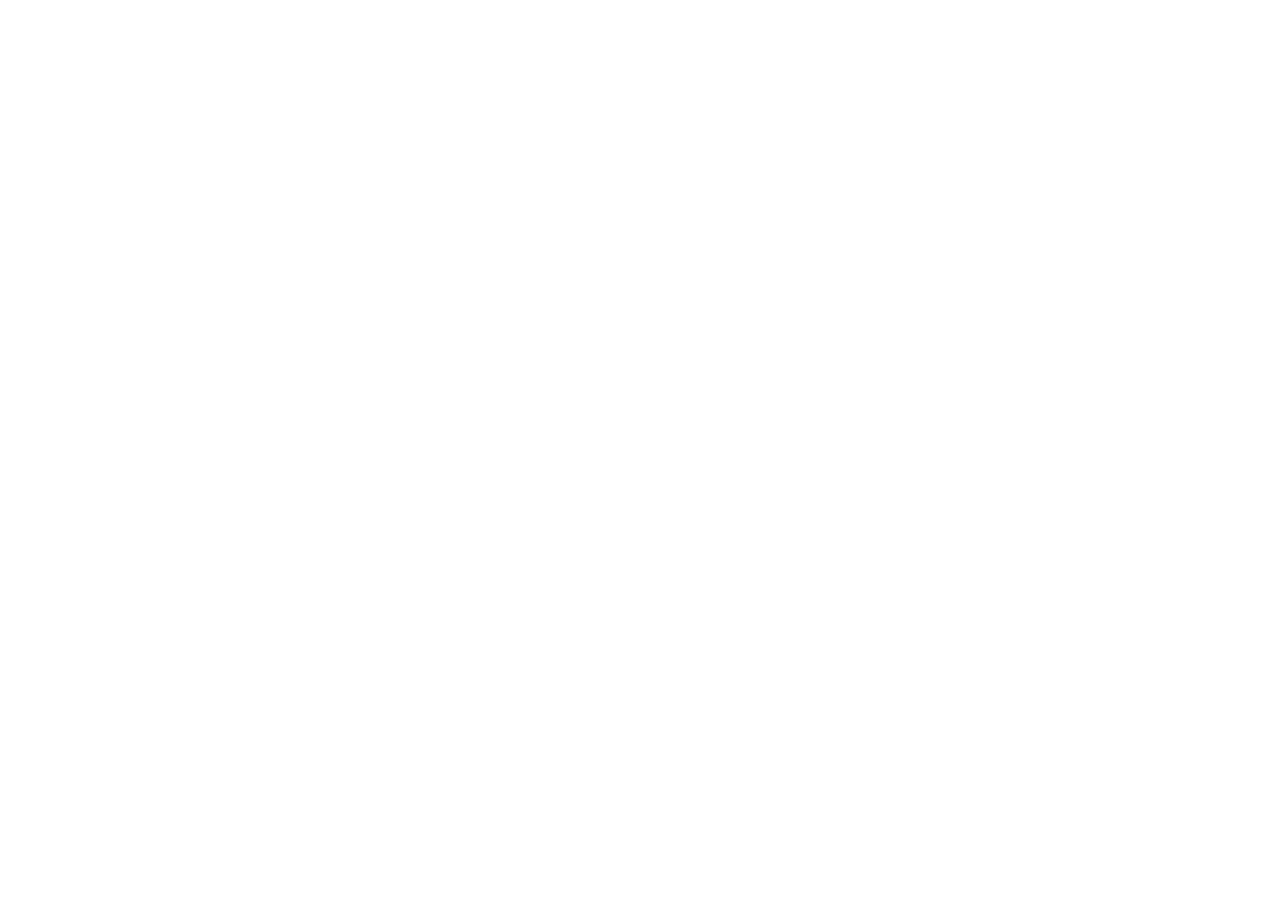
==== index.html @ b8f41da9 "Deploying to gh-pages from  @ 48d00b6fc0a323b947a190d101a0a8b2157f7ed3 🚀" ====
<!DOCTYPE html>
<html lang="en">
  <head>
    <meta charset="UTF-8">
    <link rel="icon" href="/vue-tinymce-example/favicon.ico">
    <meta name="viewport" content="width=device-width, initial-scale=1.0">
    <title>Vite App</title>
    <script type="module" crossorigin src="/vue-tinymce-example/assets/index-ebKCtAvg.js"></script>
    <link rel="stylesheet" crossorigin href="/vue-tinymce-example/assets/index-xlsXWJBu.css">
  </head>
  <body>
    <div id="app"></div>
  </body>
</html>
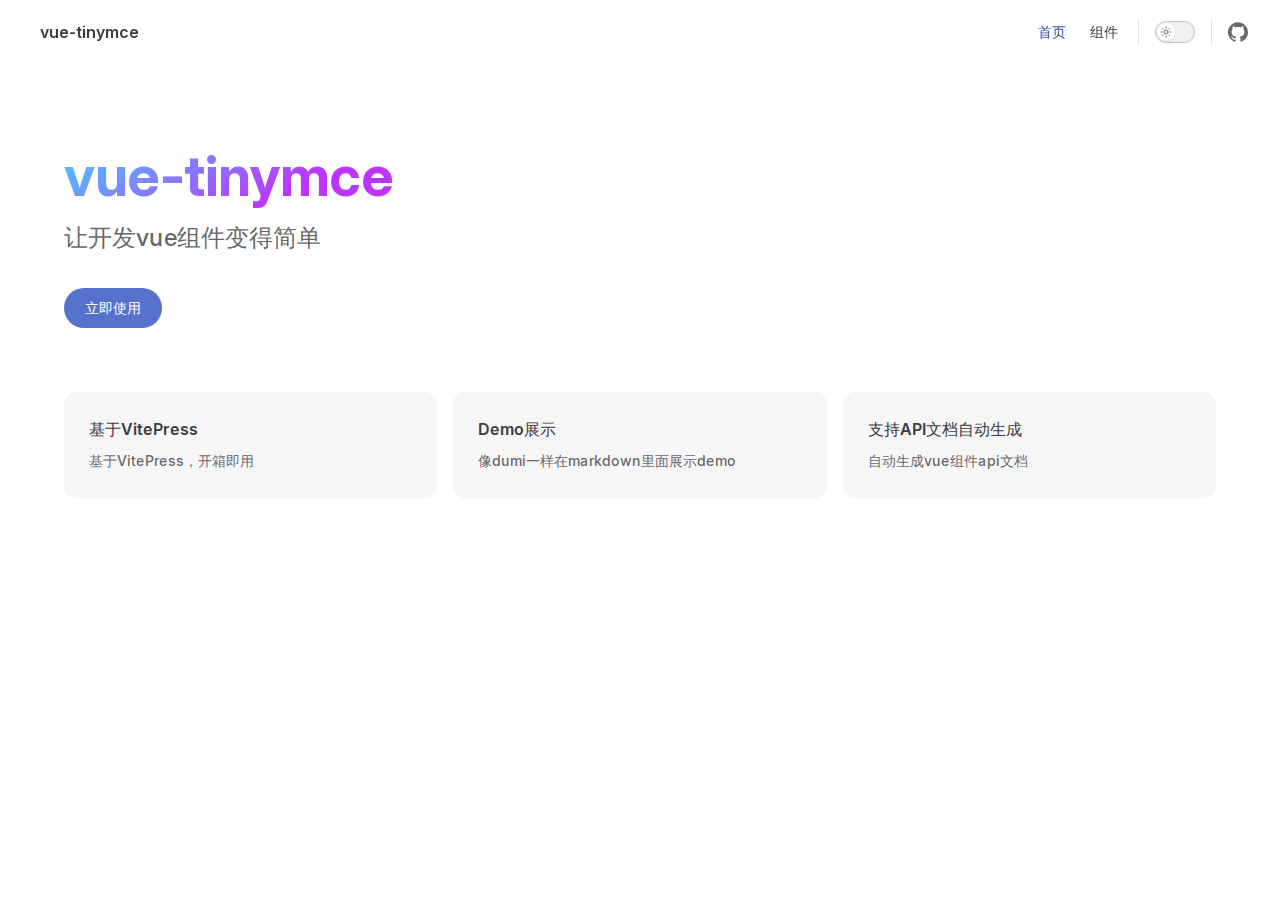
==== commit e23963ea: "Deploying to gh-pages from  @ a6146b4ac4b62a7ac600fa4955b2186b9bb231d4 🚀" ====
--- a/index.html
+++ b/index.html
@@ -1,14 +1,24 @@
 <!DOCTYPE html>
-<html lang="en">
+<html lang="en-US" dir="ltr">
   <head>
-    <meta charset="UTF-8">
-    <link rel="icon" href="/vue-tinymce-example/favicon.ico">
-    <meta name="viewport" content="width=device-width, initial-scale=1.0">
-    <title>Vite App</title>
-    <script type="module" crossorigin src="/vue-tinymce-example/assets/index-ebKCtAvg.js"></script>
-    <link rel="stylesheet" crossorigin href="/vue-tinymce-example/assets/index-xlsXWJBu.css">
+    <meta charset="utf-8">
+    <meta name="viewport" content="width=device-width,initial-scale=1">
+    <title>vue-tinymce</title>
+    <meta name="description" content="vue-tinymce">
+    <meta name="generator" content="VitePress v1.3.3">
+    <link rel="preload stylesheet" href="/assets/style.BATizxi5.css" as="style">
+    
+    <script type="module" src="/assets/app.4TxvW0jc.js"></script>
+    <link rel="preload" href="/assets/inter-roman-latin.Di8DUHzh.woff2" as="font" type="font/woff2" crossorigin="">
+    <link rel="modulepreload" href="/assets/chunks/theme.D8QPDyq8.js">
+    <link rel="modulepreload" href="/assets/chunks/framework.DJyVlUC_.js">
+    <link rel="modulepreload" href="/assets/index.md.DCSdDDuD.lean.js">
+    <script id="check-dark-mode">(()=>{const e=localStorage.getItem("vitepress-theme-appearance")||"auto",a=window.matchMedia("(prefers-color-scheme: dark)").matches;(!e||e==="auto"?a:e==="dark")&&document.documentElement.classList.add("dark")})();</script>
+    <script id="check-mac-os">document.documentElement.classList.toggle("mac",/Mac|iPhone|iPod|iPad/i.test(navigator.platform));</script>
   </head>
   <body>
-    <div id="app"></div>
+    <div id="app"><div class="Layout" data-v-c857dc11><!--[--><!--]--><!--[--><span tabindex="-1" data-v-3c34db70></span><a href="#VPContent" class="VPSkipLink visually-hidden" data-v-3c34db70> Skip to content </a><!--]--><!----><header class="VPNav" data-v-c857dc11 data-v-bd652170><div class="VPNavBar home top" data-v-bd652170 data-v-23d4b125><div class="wrapper" data-v-23d4b125><div class="container" data-v-23d4b125><div class="title" data-v-23d4b125><div class="VPNavBarTitle" data-v-23d4b125 data-v-6e27ef75><a class="title" href="/" data-v-6e27ef75><!--[--><!--]--><!--[--><img class="VPImage logo" src="https://avatars.githubusercontent.com/u/133242655?s=200&amp;v=4" alt data-v-3484a630><!--]--><span data-v-6e27ef75>vue-tinymce</span><!--[--><!--]--></a></div></div><div class="content" data-v-23d4b125><div class="content-body" data-v-23d4b125><!--[--><!--]--><div class="VPNavBarSearch search" data-v-23d4b125><!----></div><nav aria-labelledby="main-nav-aria-label" class="VPNavBarMenu menu" data-v-23d4b125 data-v-0d8760a9><span id="main-nav-aria-label" class="visually-hidden" data-v-0d8760a9> Main Navigation </span><!--[--><!--[--><a class="VPLink link VPNavBarMenuLink active" href="/" tabindex="0" data-v-0d8760a9 data-v-0191e293><!--[--><span data-v-0191e293>首页</span><!--]--></a><!--]--><!--[--><a class="VPLink link VPNavBarMenuLink" href="/components/home.html" tabindex="0" data-v-0d8760a9 data-v-0191e293><!--[--><span data-v-0191e293>组件</span><!--]--></a><!--]--><!--]--></nav><!----><div class="VPNavBarAppearance appearance" data-v-23d4b125 data-v-c78cfefd><button class="VPSwitch VPSwitchAppearance" type="button" role="switch" title="Switch to dark theme" aria-checked="false" data-v-c78cfefd data-v-df073202 data-v-74a3ac7d><span class="check" data-v-74a3ac7d><span class="icon" data-v-74a3ac7d><!--[--><span class="vpi-sun sun" data-v-df073202></span><span class="vpi-moon moon" data-v-df073202></span><!--]--></span></span></button></div><div class="VPSocialLinks VPNavBarSocialLinks social-links" data-v-23d4b125 data-v-4b31fbe3 data-v-2874b635><!--[--><a class="VPSocialLink no-icon" href="https://github.com/gray-whale/pkg-cli" aria-label="github" target="_blank" rel="noopener" data-v-2874b635 data-v-35895b6b><span class="vpi-social-github" /></a><!--]--></div><div class="VPFlyout VPNavBarExtra extra" data-v-23d4b125 data-v-cc616bb9 data-v-3e81be06><button type="button" class="button" aria-haspopup="true" aria-expanded="false" aria-label="extra navigation" data-v-3e81be06><span class="vpi-more-horizontal icon" data-v-3e81be06></span></button><div class="menu" data-v-3e81be06><div class="VPMenu" data-v-3e81be06 data-v-569b3a65><!----><!--[--><!--[--><!----><div class="group" data-v-cc616bb9><div class="item appearance" data-v-cc616bb9><p class="label" data-v-cc616bb9>Appearance</p><div class="appearance-action" data-v-cc616bb9><button class="VPSwitch VPSwitchAppearance" type="button" role="switch" title="Switch to dark theme" aria-checked="false" data-v-cc616bb9 data-v-df073202 data-v-74a3ac7d><span class="check" data-v-74a3ac7d><span class="icon" data-v-74a3ac7d><!--[--><span class="vpi-sun sun" data-v-df073202></span><span class="vpi-moon moon" data-v-df073202></span><!--]--></span></span></button></div></div></div><div class="group" data-v-cc616bb9><div class="item social-links" data-v-cc616bb9><div class="VPSocialLinks social-links-list" data-v-cc616bb9 data-v-2874b635><!--[--><a class="VPSocialLink no-icon" href="https://github.com/gray-whale/pkg-cli" aria-label="github" target="_blank" rel="noopener" data-v-2874b635 data-v-35895b6b><span class="vpi-social-github" /></a><!--]--></div></div></div><!--]--><!--]--></div></div></div><!--[--><!--]--><button type="button" class="VPNavBarHamburger hamburger" aria-label="mobile navigation" aria-expanded="false" aria-controls="VPNavScreen" data-v-23d4b125 data-v-0b1cf074><span class="container" data-v-0b1cf074><span class="top" data-v-0b1cf074></span><span class="middle" data-v-0b1cf074></span><span class="bottom" data-v-0b1cf074></span></span></button></div></div></div></div><div class="divider" data-v-23d4b125><div class="divider-line" data-v-23d4b125></div></div></div><!----></header><!----><!----><div class="VPContent is-home" id="VPContent" data-v-c857dc11 data-v-fafe740f><div class="VPHome" data-v-fafe740f data-v-e9cbd62d><!--[--><!--]--><div class="VPHero VPHomeHero" data-v-e9cbd62d data-v-4d0011c7><div class="container" data-v-4d0011c7><div class="main" data-v-4d0011c7><!--[--><!--]--><!--[--><h1 class="name" data-v-4d0011c7><span class="clip" data-v-4d0011c7>vue-tinymce</span></h1><!----><p class="tagline" data-v-4d0011c7>让开发vue组件变得简单</p><!--]--><!--[--><!--]--><div class="actions" data-v-4d0011c7><!--[--><div class="action" data-v-4d0011c7><a class="VPButton medium brand" href="/components/home.html" data-v-4d0011c7 data-v-e2218539>立即使用</a></div><!--]--></div><!--[--><!--]--></div><!----></div></div><!--[--><!--]--><!--[--><!--]--><div class="VPFeatures VPHomeFeatures" data-v-e9cbd62d data-v-c9db873b><div class="container" data-v-c9db873b><div class="items" data-v-c9db873b><!--[--><div class="grid-3 item" data-v-c9db873b><div class="VPLink no-icon VPFeature" data-v-c9db873b data-v-49265806><!--[--><article class="box" data-v-49265806><!----><h2 class="title" data-v-49265806>基于VitePress</h2><p class="details" data-v-49265806>基于VitePress，开箱即用</p><!----></article><!--]--></div></div><div class="grid-3 item" data-v-c9db873b><div class="VPLink no-icon VPFeature" data-v-c9db873b data-v-49265806><!--[--><article class="box" data-v-49265806><!----><h2 class="title" data-v-49265806>Demo展示</h2><p class="details" data-v-49265806>像dumi一样在markdown里面展示demo</p><!----></article><!--]--></div></div><div class="grid-3 item" data-v-c9db873b><div class="VPLink no-icon VPFeature" data-v-c9db873b data-v-49265806><!--[--><article class="box" data-v-49265806><!----><h2 class="title" data-v-49265806>支持API文档自动生成</h2><p class="details" data-v-49265806>自动生成vue组件api文档</p><!----></article><!--]--></div></div><!--]--></div></div></div><!--[--><!--]--><div class="vp-doc container" style="" data-v-e9cbd62d data-v-d74c9cb2><!--[--><div style="position:relative;" data-v-e9cbd62d><div></div></div><!--]--></div></div></div><!----><!--[--><!--]--></div></div>
+    <script>window.__VP_HASH_MAP__=JSON.parse("{\"components_home.md\":\"D1gpypC1\",\"components_quickstart.md\":\"DidQbhpV\",\"components_rich-text-editor_readme.md\":\"Bwbi7vP0\",\"components_rich-text-view_readme.md\":\"BbF0akj2\",\"index.md\":\"DCSdDDuD\"}");window.__VP_SITE_DATA__=JSON.parse("{\"lang\":\"en-US\",\"dir\":\"ltr\",\"title\":\"vue-tinymce\",\"description\":\"vue-tinymce\",\"base\":\"/\",\"head\":[],\"router\":{\"prefetchLinks\":true},\"appearance\":true,\"themeConfig\":{\"logo\":\"https://avatars.githubusercontent.com/u/133242655?s=200&v=4\",\"nav\":[{\"text\":\"首页\",\"link\":\"/\"},{\"text\":\"组件\",\"link\":\"/components/home\"}],\"sidebar\":{\"/components/\":[{\"text\":\"开发指南\",\"items\":[{\"text\":\"介绍\",\"link\":\"/components/home.md\"},{\"text\":\"快速上手\",\"link\":\"/components/quickstart.md\"}]},{\"text\":\"基础组件\",\"items\":[{\"text\":\"RichTextEditor组件\",\"link\":\"/components/rich-text-editor/README.md\"},{\"text\":\"RichTextView组件\",\"link\":\"/components/rich-text-view/README.md\"}]}]},\"socialLinks\":[{\"icon\":\"github\",\"link\":\"https://github.com/gray-whale/pkg-cli\"}]},\"locales\":{},\"scrollOffset\":134,\"cleanUrls\":false}");</script>
+    
   </body>
-</html>
+</html>--- a/assets/style.BATizxi5.css
+++ b/assets/style.BATizxi5.css
@@ -0,0 +1 @@
+.editor[data-v-f31d9b41]{width:100%;height:100%}.editor[data-v-ddcb6d1a],.wrapper[data-v-ddcb6d1a]{width:100%;height:500px}.container[data-v-7d7a522a]{position:relative;box-sizing:border-box}.container[data-v-7d7a522a] [data-v-7d7a522a]{font-size:initial;color:initial}.container[data-v-7d7a522a] .editor[data-v-7d7a522a]{width:100%;height:100%;margin:0;box-sizing:border-box;max-height:200px;overflow:hidden;transition:max-height .5s case-in-out}.container[data-v-7d7a522a] .mask[data-v-7d7a522a]{position:absolute;bottom:0;width:100%;height:40px;background:linear-gradient(to bottom,#ffffff80,#fff);z-index:9999}.container[data-v-7d7a522a] .footer[data-v-7d7a522a]{width:100%;height:50px;justify-content:center;align-items:center}.container[data-v-7d7a522a] .footer[data-v-7d7a522a] .expand-btn[data-v-7d7a522a]{padding:0 8px}@font-face{font-family:Inter;font-style:normal;font-weight:100 900;font-display:swap;src:url(/assets/inter-roman-cyrillic-ext.BBPuwvHQ.woff2) format("woff2");unicode-range:U+0460-052F,U+1C80-1C88,U+20B4,U+2DE0-2DFF,U+A640-A69F,U+FE2E-FE2F}@font-face{font-family:Inter;font-style:normal;font-weight:100 900;font-display:swap;src:url(/assets/inter-roman-cyrillic.C5lxZ8CY.woff2) format("woff2");unicode-range:U+0301,U+0400-045F,U+0490-0491,U+04B0-04B1,U+2116}@font-face{font-family:Inter;font-style:normal;font-weight:100 900;font-display:swap;src:url(/assets/inter-roman-greek-ext.CqjqNYQ-.woff2) format("woff2");unicode-range:U+1F00-1FFF}@font-face{font-family:Inter;font-style:normal;font-weight:100 900;font-display:swap;src:url(/assets/inter-roman-greek.BBVDIX6e.woff2) format("woff2");unicode-range:U+0370-0377,U+037A-037F,U+0384-038A,U+038C,U+038E-03A1,U+03A3-03FF}@font-face{font-family:Inter;font-style:normal;font-weight:100 900;font-display:swap;src:url(/assets/inter-roman-vietnamese.BjW4sHH5.woff2) format("woff2");unicode-range:U+0102-0103,U+0110-0111,U+0128-0129,U+0168-0169,U+01A0-01A1,U+01AF-01B0,U+0300-0301,U+0303-0304,U+0308-0309,U+0323,U+0329,U+1EA0-1EF9,U+20AB}@font-face{font-family:Inter;font-style:normal;font-weight:100 900;font-display:swap;src:url(/assets/inter-roman-latin-ext.4ZJIpNVo.woff2) format("woff2");unicode-range:U+0100-02AF,U+0304,U+0308,U+0329,U+1E00-1E9F,U+1EF2-1EFF,U+2020,U+20A0-20AB,U+20AD-20C0,U+2113,U+2C60-2C7F,U+A720-A7FF}@font-face{font-family:Inter;font-style:normal;font-weight:100 900;font-display:swap;src:url(/assets/inter-roman-latin.Di8DUHzh.woff2) format("woff2");unicode-range:U+0000-00FF,U+0131,U+0152-0153,U+02BB-02BC,U+02C6,U+02DA,U+02DC,U+0304,U+0308,U+0329,U+2000-206F,U+2074,U+20AC,U+2122,U+2191,U+2193,U+2212,U+2215,U+FEFF,U+FFFD}@font-face{font-family:Inter;font-style:italic;font-weight:100 900;font-display:swap;src:url(/assets/inter-italic-cyrillic-ext.r48I6akx.woff2) format("woff2");unicode-range:U+0460-052F,U+1C80-1C88,U+20B4,U+2DE0-2DFF,U+A640-A69F,U+FE2E-FE2F}@font-face{font-family:Inter;font-style:italic;font-weight:100 900;font-display:swap;src:url(/assets/inter-italic-cyrillic.By2_1cv3.woff2) format("woff2");unicode-range:U+0301,U+0400-045F,U+0490-0491,U+04B0-04B1,U+2116}@font-face{font-family:Inter;font-style:italic;font-weight:100 900;font-display:swap;src:url(/assets/inter-italic-greek-ext.1u6EdAuj.woff2) format("woff2");unicode-range:U+1F00-1FFF}@font-face{font-family:Inter;font-style:italic;font-weight:100 900;font-display:swap;src:url(/assets/inter-italic-greek.DJ8dCoTZ.woff2) format("woff2");unicode-range:U+0370-0377,U+037A-037F,U+0384-038A,U+038C,U+038E-03A1,U+03A3-03FF}@font-face{font-family:Inter;font-style:italic;font-weight:100 900;font-display:swap;src:url(/assets/inter-italic-vietnamese.BSbpV94h.woff2) format("woff2");unicode-range:U+0102-0103,U+0110-0111,U+0128-0129,U+0168-0169,U+01A0-01A1,U+01AF-01B0,U+0300-0301,U+0303-0304,U+0308-0309,U+0323,U+0329,U+1EA0-1EF9,U+20AB}@font-face{font-family:Inter;font-style:italic;font-weight:100 900;font-display:swap;src:url(/assets/inter-italic-latin-ext.CN1xVJS-.woff2) format("woff2");unicode-range:U+0100-02AF,U+0304,U+0308,U+0329,U+1E00-1E9F,U+1EF2-1EFF,U+2020,U+20A0-20AB,U+20AD-20C0,U+2113,U+2C60-2C7F,U+A720-A7FF}@font-face{font-family:Inter;font-style:italic;font-weight:100 900;font-display:swap;src:url(/assets/inter-italic-latin.C2AdPX0b.woff2) format("woff2");unicode-range:U+0000-00FF,U+0131,U+0152-0153,U+02BB-02BC,U+02C6,U+02DA,U+02DC,U+0304,U+0308,U+0329,U+2000-206F,U+2074,U+20AC,U+2122,U+2191,U+2193,U+2212,U+2215,U+FEFF,U+FFFD}@font-face{font-family:Punctuation SC;font-weight:400;src:local("PingFang SC Regular"),local("Noto Sans CJK SC"),local("Microsoft YaHei");unicode-range:U+201C,U+201D,U+2018,U+2019,U+2E3A,U+2014,U+2013,U+2026,U+00B7,U+007E,U+002F}@font-face{font-family:Punctuation SC;font-weight:500;src:local("PingFang SC Medium"),local("Noto Sans CJK SC"),local("Microsoft YaHei");unicode-range:U+201C,U+201D,U+2018,U+2019,U+2E3A,U+2014,U+2013,U+2026,U+00B7,U+007E,U+002F}@font-face{font-family:Punctuation SC;font-weight:600;src:local("PingFang SC Semibold"),local("Noto Sans CJK SC Bold"),local("Microsoft YaHei Bold");unicode-range:U+201C,U+201D,U+2018,U+2019,U+2E3A,U+2014,U+2013,U+2026,U+00B7,U+007E,U+002F}@font-face{font-family:Punctuation SC;font-weight:700;src:local("PingFang SC Semibold"),local("Noto Sans CJK SC Bold"),local("Microsoft YaHei Bold");unicode-range:U+201C,U+201D,U+2018,U+2019,U+2E3A,U+2014,U+2013,U+2026,U+00B7,U+007E,U+002F}:root{--vp-c-white: #ffffff;--vp-c-black: #000000;--vp-c-neutral: var(--vp-c-black);--vp-c-neutral-inverse: var(--vp-c-white)}.dark{--vp-c-neutral: var(--vp-c-white);--vp-c-neutral-inverse: var(--vp-c-black)}:root{--vp-c-gray-1: #dddde3;--vp-c-gray-2: #e4e4e9;--vp-c-gray-3: #ebebef;--vp-c-gray-soft: rgba(142, 150, 170, .14);--vp-c-indigo-1: #3451b2;--vp-c-indigo-2: #3a5ccc;--vp-c-indigo-3: #5672cd;--vp-c-indigo-soft: rgba(100, 108, 255, .14);--vp-c-purple-1: #6f42c1;--vp-c-purple-2: #7e4cc9;--vp-c-purple-3: #8e5cd9;--vp-c-purple-soft: rgba(159, 122, 234, .14);--vp-c-green-1: #18794e;--vp-c-green-2: #299764;--vp-c-green-3: #30a46c;--vp-c-green-soft: rgba(16, 185, 129, .14);--vp-c-yellow-1: #915930;--vp-c-yellow-2: #946300;--vp-c-yellow-3: #9f6a00;--vp-c-yellow-soft: rgba(234, 179, 8, .14);--vp-c-red-1: #b8272c;--vp-c-red-2: #d5393e;--vp-c-red-3: #e0575b;--vp-c-red-soft: rgba(244, 63, 94, .14);--vp-c-sponsor: #db2777}.dark{--vp-c-gray-1: #515c67;--vp-c-gray-2: #414853;--vp-c-gray-3: #32363f;--vp-c-gray-soft: rgba(101, 117, 133, .16);--vp-c-indigo-1: #a8b1ff;--vp-c-indigo-2: #5c73e7;--vp-c-indigo-3: #3e63dd;--vp-c-indigo-soft: rgba(100, 108, 255, .16);--vp-c-purple-1: #c8abfa;--vp-c-purple-2: #a879e6;--vp-c-purple-3: #8e5cd9;--vp-c-purple-soft: rgba(159, 122, 234, .16);--vp-c-green-1: #3dd68c;--vp-c-green-2: #30a46c;--vp-c-green-3: #298459;--vp-c-green-soft: rgba(16, 185, 129, .16);--vp-c-yellow-1: #f9b44e;--vp-c-yellow-2: #da8b17;--vp-c-yellow-3: #a46a0a;--vp-c-yellow-soft: rgba(234, 179, 8, .16);--vp-c-red-1: #f66f81;--vp-c-red-2: #f14158;--vp-c-red-3: #b62a3c;--vp-c-red-soft: rgba(244, 63, 94, .16)}:root{--vp-c-bg: #ffffff;--vp-c-bg-alt: #f6f6f7;--vp-c-bg-elv: #ffffff;--vp-c-bg-soft: #f6f6f7}.dark{--vp-c-bg: #1b1b1f;--vp-c-bg-alt: #161618;--vp-c-bg-elv: #202127;--vp-c-bg-soft: #202127}:root{--vp-c-border: #c2c2c4;--vp-c-divider: #e2e2e3;--vp-c-gutter: #e2e2e3}.dark{--vp-c-border: #3c3f44;--vp-c-divider: #2e2e32;--vp-c-gutter: #000000}:root{--vp-c-text-1: rgba(60, 60, 67);--vp-c-text-2: rgba(60, 60, 67, .78);--vp-c-text-3: rgba(60, 60, 67, .56)}.dark{--vp-c-text-1: rgba(255, 255, 245, .86);--vp-c-text-2: rgba(235, 235, 245, .6);--vp-c-text-3: rgba(235, 235, 245, .38)}:root{--vp-c-default-1: var(--vp-c-gray-1);--vp-c-default-2: var(--vp-c-gray-2);--vp-c-default-3: var(--vp-c-gray-3);--vp-c-default-soft: var(--vp-c-gray-soft);--vp-c-brand-1: var(--vp-c-indigo-1);--vp-c-brand-2: var(--vp-c-indigo-2);--vp-c-brand-3: var(--vp-c-indigo-3);--vp-c-brand-soft: var(--vp-c-indigo-soft);--vp-c-brand: var(--vp-c-brand-1);--vp-c-tip-1: var(--vp-c-brand-1);--vp-c-tip-2: var(--vp-c-brand-2);--vp-c-tip-3: var(--vp-c-brand-3);--vp-c-tip-soft: var(--vp-c-brand-soft);--vp-c-note-1: var(--vp-c-brand-1);--vp-c-note-2: var(--vp-c-brand-2);--vp-c-note-3: var(--vp-c-brand-3);--vp-c-note-soft: var(--vp-c-brand-soft);--vp-c-success-1: var(--vp-c-green-1);--vp-c-success-2: var(--vp-c-green-2);--vp-c-success-3: var(--vp-c-green-3);--vp-c-success-soft: var(--vp-c-green-soft);--vp-c-important-1: var(--vp-c-purple-1);--vp-c-important-2: var(--vp-c-purple-2);--vp-c-important-3: var(--vp-c-purple-3);--vp-c-important-soft: var(--vp-c-purple-soft);--vp-c-warning-1: var(--vp-c-yellow-1);--vp-c-warning-2: var(--vp-c-yellow-2);--vp-c-warning-3: var(--vp-c-yellow-3);--vp-c-warning-soft: var(--vp-c-yellow-soft);--vp-c-danger-1: var(--vp-c-red-1);--vp-c-danger-2: var(--vp-c-red-2);--vp-c-danger-3: var(--vp-c-red-3);--vp-c-danger-soft: var(--vp-c-red-soft);--vp-c-caution-1: var(--vp-c-red-1);--vp-c-caution-2: var(--vp-c-red-2);--vp-c-caution-3: var(--vp-c-red-3);--vp-c-caution-soft: var(--vp-c-red-soft)}:root{--vp-font-family-base: "Inter", ui-sans-serif, system-ui, sans-serif, "Apple Color Emoji", "Segoe UI Emoji", "Segoe UI Symbol", "Noto Color Emoji";--vp-font-family-mono: ui-monospace, "Menlo", "Monaco", "Consolas", "Liberation Mono", "Courier New", monospace;font-optical-sizing:auto}:root:where(:lang(zh)){--vp-font-family-base: "Punctuation SC", "Inter", ui-sans-serif, system-ui, "PingFang SC", "Noto Sans CJK SC", "Noto Sans SC", "Heiti SC", "Microsoft YaHei", "DengXian", sans-serif, "Apple Color Emoji", "Segoe UI Emoji", "Segoe UI Symbol", "Noto Color Emoji"}:root{--vp-shadow-1: 0 1px 2px rgba(0, 0, 0, .04), 0 1px 2px rgba(0, 0, 0, .06);--vp-shadow-2: 0 3px 12px rgba(0, 0, 0, .07), 0 1px 4px rgba(0, 0, 0, .07);--vp-shadow-3: 0 12px 32px rgba(0, 0, 0, .1), 0 2px 6px rgba(0, 0, 0, .08);--vp-shadow-4: 0 14px 44px rgba(0, 0, 0, .12), 0 3px 9px rgba(0, 0, 0, .12);--vp-shadow-5: 0 18px 56px rgba(0, 0, 0, .16), 0 4px 12px rgba(0, 0, 0, .16)}:root{--vp-z-index-footer: 10;--vp-z-index-local-nav: 20;--vp-z-index-nav: 30;--vp-z-index-layout-top: 40;--vp-z-index-backdrop: 50;--vp-z-index-sidebar: 60}@media (min-width: 960px){:root{--vp-z-index-sidebar: 25}}:root{--vp-layout-max-width: 1440px}:root{--vp-header-anchor-symbol: "#"}:root{--vp-code-line-height: 1.7;--vp-code-font-size: .875em;--vp-code-color: var(--vp-c-brand-1);--vp-code-link-color: var(--vp-c-brand-1);--vp-code-link-hover-color: var(--vp-c-brand-2);--vp-code-bg: var(--vp-c-default-soft);--vp-code-block-color: var(--vp-c-text-2);--vp-code-block-bg: var(--vp-c-bg-alt);--vp-code-block-divider-color: var(--vp-c-gutter);--vp-code-lang-color: var(--vp-c-text-3);--vp-code-line-highlight-color: var(--vp-c-default-soft);--vp-code-line-number-color: var(--vp-c-text-3);--vp-code-line-diff-add-color: var(--vp-c-success-soft);--vp-code-line-diff-add-symbol-color: var(--vp-c-success-1);--vp-code-line-diff-remove-color: var(--vp-c-danger-soft);--vp-code-line-diff-remove-symbol-color: var(--vp-c-danger-1);--vp-code-line-warning-color: var(--vp-c-warning-soft);--vp-code-line-error-color: var(--vp-c-danger-soft);--vp-code-copy-code-border-color: var(--vp-c-divider);--vp-code-copy-code-bg: var(--vp-c-bg-soft);--vp-code-copy-code-hover-border-color: var(--vp-c-divider);--vp-code-copy-code-hover-bg: var(--vp-c-bg);--vp-code-copy-code-active-text: var(--vp-c-text-2);--vp-code-copy-copied-text-content: "Copied";--vp-code-tab-divider: var(--vp-code-block-divider-color);--vp-code-tab-text-color: var(--vp-c-text-2);--vp-code-tab-bg: var(--vp-code-block-bg);--vp-code-tab-hover-text-color: var(--vp-c-text-1);--vp-code-tab-active-text-color: var(--vp-c-text-1);--vp-code-tab-active-bar-color: var(--vp-c-brand-1)}:root{--vp-button-brand-border: transparent;--vp-button-brand-text: var(--vp-c-white);--vp-button-brand-bg: var(--vp-c-brand-3);--vp-button-brand-hover-border: transparent;--vp-button-brand-hover-text: var(--vp-c-white);--vp-button-brand-hover-bg: var(--vp-c-brand-2);--vp-button-brand-active-border: transparent;--vp-button-brand-active-text: var(--vp-c-white);--vp-button-brand-active-bg: var(--vp-c-brand-1);--vp-button-alt-border: transparent;--vp-button-alt-text: var(--vp-c-text-1);--vp-button-alt-bg: var(--vp-c-default-3);--vp-button-alt-hover-border: transparent;--vp-button-alt-hover-text: var(--vp-c-text-1);--vp-button-alt-hover-bg: var(--vp-c-default-2);--vp-button-alt-active-border: transparent;--vp-button-alt-active-text: var(--vp-c-text-1);--vp-button-alt-active-bg: var(--vp-c-default-1);--vp-button-sponsor-border: var(--vp-c-text-2);--vp-button-sponsor-text: var(--vp-c-text-2);--vp-button-sponsor-bg: transparent;--vp-button-sponsor-hover-border: var(--vp-c-sponsor);--vp-button-sponsor-hover-text: var(--vp-c-sponsor);--vp-button-sponsor-hover-bg: transparent;--vp-button-sponsor-active-border: var(--vp-c-sponsor);--vp-button-sponsor-active-text: var(--vp-c-sponsor);--vp-button-sponsor-active-bg: transparent}:root{--vp-custom-block-font-size: 14px;--vp-custom-block-code-font-size: 13px;--vp-custom-block-info-border: transparent;--vp-custom-block-info-text: var(--vp-c-text-1);--vp-custom-block-info-bg: var(--vp-c-default-soft);--vp-custom-block-info-code-bg: var(--vp-c-default-soft);--vp-custom-block-note-border: transparent;--vp-custom-block-note-text: var(--vp-c-text-1);--vp-custom-block-note-bg: var(--vp-c-default-soft);--vp-custom-block-note-code-bg: var(--vp-c-default-soft);--vp-custom-block-tip-border: transparent;--vp-custom-block-tip-text: var(--vp-c-text-1);--vp-custom-block-tip-bg: var(--vp-c-tip-soft);--vp-custom-block-tip-code-bg: var(--vp-c-tip-soft);--vp-custom-block-important-border: transparent;--vp-custom-block-important-text: var(--vp-c-text-1);--vp-custom-block-important-bg: var(--vp-c-important-soft);--vp-custom-block-important-code-bg: var(--vp-c-important-soft);--vp-custom-block-warning-border: transparent;--vp-custom-block-warning-text: var(--vp-c-text-1);--vp-custom-block-warning-bg: var(--vp-c-warning-soft);--vp-custom-block-warning-code-bg: var(--vp-c-warning-soft);--vp-custom-block-danger-border: transparent;--vp-custom-block-danger-text: var(--vp-c-text-1);--vp-custom-block-danger-bg: var(--vp-c-danger-soft);--vp-custom-block-danger-code-bg: var(--vp-c-danger-soft);--vp-custom-block-caution-border: transparent;--vp-custom-block-caution-text: var(--vp-c-text-1);--vp-custom-block-caution-bg: var(--vp-c-caution-soft);--vp-custom-block-caution-code-bg: var(--vp-c-caution-soft);--vp-custom-block-details-border: var(--vp-custom-block-info-border);--vp-custom-block-details-text: var(--vp-custom-block-info-text);--vp-custom-block-details-bg: var(--vp-custom-block-info-bg);--vp-custom-block-details-code-bg: var(--vp-custom-block-info-code-bg)}:root{--vp-input-border-color: var(--vp-c-border);--vp-input-bg-color: var(--vp-c-bg-alt);--vp-input-switch-bg-color: var(--vp-c-default-soft)}:root{--vp-nav-height: 64px;--vp-nav-bg-color: var(--vp-c-bg);--vp-nav-screen-bg-color: var(--vp-c-bg);--vp-nav-logo-height: 24px}.hide-nav{--vp-nav-height: 0px}.hide-nav .VPSidebar{--vp-nav-height: 22px}:root{--vp-local-nav-bg-color: var(--vp-c-bg)}:root{--vp-sidebar-width: 272px;--vp-sidebar-bg-color: var(--vp-c-bg-alt)}:root{--vp-backdrop-bg-color: rgba(0, 0, 0, .6)}:root{--vp-home-hero-name-color: var(--vp-c-brand-1);--vp-home-hero-name-background: transparent;--vp-home-hero-image-background-image: none;--vp-home-hero-image-filter: none}:root{--vp-badge-info-border: transparent;--vp-badge-info-text: var(--vp-c-text-2);--vp-badge-info-bg: var(--vp-c-default-soft);--vp-badge-tip-border: transparent;--vp-badge-tip-text: var(--vp-c-tip-1);--vp-badge-tip-bg: var(--vp-c-tip-soft);--vp-badge-warning-border: transparent;--vp-badge-warning-text: var(--vp-c-warning-1);--vp-badge-warning-bg: var(--vp-c-warning-soft);--vp-badge-danger-border: transparent;--vp-badge-danger-text: var(--vp-c-danger-1);--vp-badge-danger-bg: var(--vp-c-danger-soft)}:root{--vp-carbon-ads-text-color: var(--vp-c-text-1);--vp-carbon-ads-poweredby-color: var(--vp-c-text-2);--vp-carbon-ads-bg-color: var(--vp-c-bg-soft);--vp-carbon-ads-hover-text-color: var(--vp-c-brand-1);--vp-carbon-ads-hover-poweredby-color: var(--vp-c-text-1)}:root{--vp-local-search-bg: var(--vp-c-bg);--vp-local-search-result-bg: var(--vp-c-bg);--vp-local-search-result-border: var(--vp-c-divider);--vp-local-search-result-selected-bg: var(--vp-c-bg);--vp-local-search-result-selected-border: var(--vp-c-brand-1);--vp-local-search-highlight-bg: var(--vp-c-brand-1);--vp-local-search-highlight-text: var(--vp-c-neutral-inverse)}@media (prefers-reduced-motion: reduce){*,:before,:after{animation-delay:-1ms!important;animation-duration:1ms!important;animation-iteration-count:1!important;background-attachment:initial!important;scroll-behavior:auto!important;transition-duration:0s!important;transition-delay:0s!important}}*,:before,:after{box-sizing:border-box}html{line-height:1.4;font-size:16px;-webkit-text-size-adjust:100%}html.dark{color-scheme:dark}body{margin:0;width:100%;min-width:320px;min-height:100vh;line-height:24px;font-family:var(--vp-font-family-base);font-size:16px;font-weight:400;color:var(--vp-c-text-1);background-color:var(--vp-c-bg);font-synthesis:style;text-rendering:optimizeLegibility;-webkit-font-smoothing:antialiased;-moz-osx-font-smoothing:grayscale}main{display:block}h1,h2,h3,h4,h5,h6{margin:0;line-height:24px;font-size:16px;font-weight:400}p{margin:0}strong,b{font-weight:600}a,area,button,[role=button],input,label,select,summary,textarea{touch-action:manipulation}a{color:inherit;text-decoration:inherit}ol,ul{list-style:none;margin:0;padding:0}blockquote{margin:0}pre,code,kbd,samp{font-family:var(--vp-font-family-mono)}img,svg,video,canvas,audio,iframe,embed,object{display:block}figure{margin:0}img,video{max-width:100%;height:auto}button,input,optgroup,select,textarea{border:0;padding:0;line-height:inherit;color:inherit}button{padding:0;font-family:inherit;background-color:transparent;background-image:none}button:enabled,[role=button]:enabled{cursor:pointer}button:focus,button:focus-visible{outline:1px dotted;outline:4px auto -webkit-focus-ring-color}button:focus:not(:focus-visible){outline:none!important}input:focus,textarea:focus,select:focus{outline:none}table{border-collapse:collapse}input{background-color:transparent}input:-ms-input-placeholder,textarea:-ms-input-placeholder{color:var(--vp-c-text-3)}input::-ms-input-placeholder,textarea::-ms-input-placeholder{color:var(--vp-c-text-3)}input::placeholder,textarea::placeholder{color:var(--vp-c-text-3)}input::-webkit-outer-spin-button,input::-webkit-inner-spin-button{-webkit-appearance:none;margin:0}input[type=number]{-moz-appearance:textfield}textarea{resize:vertical}select{-webkit-appearance:none}fieldset{margin:0;padding:0}h1,h2,h3,h4,h5,h6,li,p{overflow-wrap:break-word}vite-error-overlay{z-index:9999}mjx-container{overflow-x:auto}mjx-container>svg{display:inline-block;margin:auto}[class^=vpi-],[class*=" vpi-"],.vp-icon{width:1em;height:1em}[class^=vpi-].bg,[class*=" vpi-"].bg,.vp-icon.bg{background-size:100% 100%;background-color:transparent}[class^=vpi-]:not(.bg),[class*=" vpi-"]:not(.bg),.vp-icon:not(.bg){-webkit-mask:var(--icon) no-repeat;mask:var(--icon) no-repeat;-webkit-mask-size:100% 100%;mask-size:100% 100%;background-color:currentColor;color:inherit}.vpi-align-left{--icon: url("data:image/svg+xml,%3Csvg xmlns='http://www.w3.org/2000/svg' fill='none' stroke='currentColor' stroke-linecap='round' stroke-linejoin='round' stroke-width='2' viewBox='0 0 24 24'%3E%3Cpath d='M21 6H3M15 12H3M17 18H3'/%3E%3C/svg%3E")}.vpi-arrow-right,.vpi-arrow-down,.vpi-arrow-left,.vpi-arrow-up{--icon: url("data:image/svg+xml,%3Csvg xmlns='http://www.w3.org/2000/svg' fill='none' stroke='currentColor' stroke-linecap='round' stroke-linejoin='round' stroke-width='2' viewBox='0 0 24 24'%3E%3Cpath d='M5 12h14M12 5l7 7-7 7'/%3E%3C/svg%3E")}.vpi-chevron-right,.vpi-chevron-down,.vpi-chevron-left,.vpi-chevron-up{--icon: url("data:image/svg+xml,%3Csvg xmlns='http://www.w3.org/2000/svg' fill='none' stroke='currentColor' stroke-linecap='round' stroke-linejoin='round' stroke-width='2' viewBox='0 0 24 24'%3E%3Cpath d='m9 18 6-6-6-6'/%3E%3C/svg%3E")}.vpi-chevron-down,.vpi-arrow-down{transform:rotate(90deg)}.vpi-chevron-left,.vpi-arrow-left{transform:rotate(180deg)}.vpi-chevron-up,.vpi-arrow-up{transform:rotate(-90deg)}.vpi-square-pen{--icon: url("data:image/svg+xml,%3Csvg xmlns='http://www.w3.org/2000/svg' fill='none' stroke='currentColor' stroke-linecap='round' stroke-linejoin='round' stroke-width='2' viewBox='0 0 24 24'%3E%3Cpath d='M12 3H5a2 2 0 0 0-2 2v14a2 2 0 0 0 2 2h14a2 2 0 0 0 2-2v-7'/%3E%3Cpath d='M18.375 2.625a2.121 2.121 0 1 1 3 3L12 15l-4 1 1-4Z'/%3E%3C/svg%3E")}.vpi-plus{--icon: url("data:image/svg+xml,%3Csvg xmlns='http://www.w3.org/2000/svg' fill='none' stroke='currentColor' stroke-linecap='round' stroke-linejoin='round' stroke-width='2' viewBox='0 0 24 24'%3E%3Cpath d='M5 12h14M12 5v14'/%3E%3C/svg%3E")}.vpi-sun{--icon: url("data:image/svg+xml,%3Csvg xmlns='http://www.w3.org/2000/svg' fill='none' stroke='currentColor' stroke-linecap='round' stroke-linejoin='round' stroke-width='2' viewBox='0 0 24 24'%3E%3Ccircle cx='12' cy='12' r='4'/%3E%3Cpath d='M12 2v2M12 20v2M4.93 4.93l1.41 1.41M17.66 17.66l1.41 1.41M2 12h2M20 12h2M6.34 17.66l-1.41 1.41M19.07 4.93l-1.41 1.41'/%3E%3C/svg%3E")}.vpi-moon{--icon: url("data:image/svg+xml,%3Csvg xmlns='http://www.w3.org/2000/svg' fill='none' stroke='currentColor' stroke-linecap='round' stroke-linejoin='round' stroke-width='2' viewBox='0 0 24 24'%3E%3Cpath d='M12 3a6 6 0 0 0 9 9 9 9 0 1 1-9-9Z'/%3E%3C/svg%3E")}.vpi-more-horizontal{--icon: url("data:image/svg+xml,%3Csvg xmlns='http://www.w3.org/2000/svg' fill='none' stroke='currentColor' stroke-linecap='round' stroke-linejoin='round' stroke-width='2' viewBox='0 0 24 24'%3E%3Ccircle cx='12' cy='12' r='1'/%3E%3Ccircle cx='19' cy='12' r='1'/%3E%3Ccircle cx='5' cy='12' r='1'/%3E%3C/svg%3E")}.vpi-languages{--icon: url("data:image/svg+xml,%3Csvg xmlns='http://www.w3.org/2000/svg' fill='none' stroke='currentColor' stroke-linecap='round' stroke-linejoin='round' stroke-width='2' viewBox='0 0 24 24'%3E%3Cpath d='m5 8 6 6M4 14l6-6 2-3M2 5h12M7 2h1M22 22l-5-10-5 10M14 18h6'/%3E%3C/svg%3E")}.vpi-heart{--icon: url("data:image/svg+xml,%3Csvg xmlns='http://www.w3.org/2000/svg' fill='none' stroke='currentColor' stroke-linecap='round' stroke-linejoin='round' stroke-width='2' viewBox='0 0 24 24'%3E%3Cpath d='M19 14c1.49-1.46 3-3.21 3-5.5A5.5 5.5 0 0 0 16.5 3c-1.76 0-3 .5-4.5 2-1.5-1.5-2.74-2-4.5-2A5.5 5.5 0 0 0 2 8.5c0 2.3 1.5 4.05 3 5.5l7 7Z'/%3E%3C/svg%3E")}.vpi-search{--icon: url("data:image/svg+xml,%3Csvg xmlns='http://www.w3.org/2000/svg' fill='none' stroke='currentColor' stroke-linecap='round' stroke-linejoin='round' stroke-width='2' viewBox='0 0 24 24'%3E%3Ccircle cx='11' cy='11' r='8'/%3E%3Cpath d='m21 21-4.3-4.3'/%3E%3C/svg%3E")}.vpi-layout-list{--icon: url("data:image/svg+xml,%3Csvg xmlns='http://www.w3.org/2000/svg' fill='none' stroke='currentColor' stroke-linecap='round' stroke-linejoin='round' stroke-width='2' viewBox='0 0 24 24'%3E%3Crect width='7' height='7' x='3' y='3' rx='1'/%3E%3Crect width='7' height='7' x='3' y='14' rx='1'/%3E%3Cpath d='M14 4h7M14 9h7M14 15h7M14 20h7'/%3E%3C/svg%3E")}.vpi-delete{--icon: url("data:image/svg+xml,%3Csvg xmlns='http://www.w3.org/2000/svg' fill='none' stroke='currentColor' stroke-linecap='round' stroke-linejoin='round' stroke-width='2' viewBox='0 0 24 24'%3E%3Cpath d='M20 5H9l-7 7 7 7h11a2 2 0 0 0 2-2V7a2 2 0 0 0-2-2ZM18 9l-6 6M12 9l6 6'/%3E%3C/svg%3E")}.vpi-corner-down-left{--icon: url("data:image/svg+xml,%3Csvg xmlns='http://www.w3.org/2000/svg' fill='none' stroke='currentColor' stroke-linecap='round' stroke-linejoin='round' stroke-width='2' viewBox='0 0 24 24'%3E%3Cpath d='m9 10-5 5 5 5'/%3E%3Cpath d='M20 4v7a4 4 0 0 1-4 4H4'/%3E%3C/svg%3E")}:root{--vp-icon-copy: url("data:image/svg+xml,%3Csvg xmlns='http://www.w3.org/2000/svg' fill='none' stroke='rgba(128,128,128,1)' stroke-linecap='round' stroke-linejoin='round' stroke-width='2' viewBox='0 0 24 24'%3E%3Crect width='8' height='4' x='8' y='2' rx='1' ry='1'/%3E%3Cpath d='M16 4h2a2 2 0 0 1 2 2v14a2 2 0 0 1-2 2H6a2 2 0 0 1-2-2V6a2 2 0 0 1 2-2h2'/%3E%3C/svg%3E");--vp-icon-copied: url("data:image/svg+xml,%3Csvg xmlns='http://www.w3.org/2000/svg' fill='none' stroke='rgba(128,128,128,1)' stroke-linecap='round' stroke-linejoin='round' stroke-width='2' viewBox='0 0 24 24'%3E%3Crect width='8' height='4' x='8' y='2' rx='1' ry='1'/%3E%3Cpath d='M16 4h2a2 2 0 0 1 2 2v14a2 2 0 0 1-2 2H6a2 2 0 0 1-2-2V6a2 2 0 0 1 2-2h2'/%3E%3Cpath d='m9 14 2 2 4-4'/%3E%3C/svg%3E")}.vpi-social-discord{--icon: url("data:image/svg+xml,%3Csvg xmlns='http://www.w3.org/2000/svg' viewBox='0 0 24 24'%3E%3Cpath d='M20.317 4.37a19.791 19.791 0 0 0-4.885-1.515.074.074 0 0 0-.079.037c-.21.375-.444.864-.608 1.25a18.27 18.27 0 0 0-5.487 0 12.64 12.64 0 0 0-.617-1.25.077.077 0 0 0-.079-.037A19.736 19.736 0 0 0 3.677 4.37a.07.07 0 0 0-.032.027C.533 9.046-.32 13.58.099 18.057a.082.082 0 0 0 .031.057 19.9 19.9 0 0 0 5.993 3.03.078.078 0 0 0 .084-.028c.462-.63.874-1.295 1.226-1.994a.076.076 0 0 0-.041-.106 13.107 13.107 0 0 1-1.872-.892.077.077 0 0 1-.008-.128 10.2 10.2 0 0 0 .372-.292.074.074 0 0 1 .077-.01c3.928 1.793 8.18 1.793 12.062 0a.074.074 0 0 1 .078.01c.12.098.246.198.373.292a.077.077 0 0 1-.006.127 12.299 12.299 0 0 1-1.873.892.077.077 0 0 0-.041.107c.36.698.772 1.362 1.225 1.993a.076.076 0 0 0 .084.028 19.839 19.839 0 0 0 6.002-3.03.077.077 0 0 0 .032-.054c.5-5.177-.838-9.674-3.549-13.66a.061.061 0 0 0-.031-.03zM8.02 15.33c-1.183 0-2.157-1.085-2.157-2.419 0-1.333.956-2.419 2.157-2.419 1.21 0 2.176 1.096 2.157 2.42 0 1.333-.956 2.418-2.157 2.418zm7.975 0c-1.183 0-2.157-1.085-2.157-2.419 0-1.333.955-2.419 2.157-2.419 1.21 0 2.176 1.096 2.157 2.42 0 1.333-.946 2.418-2.157 2.418Z'/%3E%3C/svg%3E")}.vpi-social-facebook{--icon: url("data:image/svg+xml,%3Csvg xmlns='http://www.w3.org/2000/svg' viewBox='0 0 24 24'%3E%3Cpath d='M9.101 23.691v-7.98H6.627v-3.667h2.474v-1.58c0-4.085 1.848-5.978 5.858-5.978.401 0 .955.042 1.468.103a8.68 8.68 0 0 1 1.141.195v3.325a8.623 8.623 0 0 0-.653-.036 26.805 26.805 0 0 0-.733-.009c-.707 0-1.259.096-1.675.309a1.686 1.686 0 0 0-.679.622c-.258.42-.374.995-.374 1.752v1.297h3.919l-.386 2.103-.287 1.564h-3.246v8.245C19.396 23.238 24 18.179 24 12.044c0-6.627-5.373-12-12-12s-12 5.373-12 12c0 5.628 3.874 10.35 9.101 11.647Z'/%3E%3C/svg%3E")}.vpi-social-github{--icon: url("data:image/svg+xml,%3Csvg xmlns='http://www.w3.org/2000/svg' viewBox='0 0 24 24'%3E%3Cpath d='M12 .297c-6.63 0-12 5.373-12 12 0 5.303 3.438 9.8 8.205 11.385.6.113.82-.258.82-.577 0-.285-.01-1.04-.015-2.04-3.338.724-4.042-1.61-4.042-1.61C4.422 18.07 3.633 17.7 3.633 17.7c-1.087-.744.084-.729.084-.729 1.205.084 1.838 1.236 1.838 1.236 1.07 1.835 2.809 1.305 3.495.998.108-.776.417-1.305.76-1.605-2.665-.3-5.466-1.332-5.466-5.93 0-1.31.465-2.38 1.235-3.22-.135-.303-.54-1.523.105-3.176 0 0 1.005-.322 3.3 1.23.96-.267 1.98-.399 3-.405 1.02.006 2.04.138 3 .405 2.28-1.552 3.285-1.23 3.285-1.23.645 1.653.24 2.873.12 3.176.765.84 1.23 1.91 1.23 3.22 0 4.61-2.805 5.625-5.475 5.92.42.36.81 1.096.81 2.22 0 1.606-.015 2.896-.015 3.286 0 .315.21.69.825.57C20.565 22.092 24 17.592 24 12.297c0-6.627-5.373-12-12-12'/%3E%3C/svg%3E")}.vpi-social-instagram{--icon: url("data:image/svg+xml,%3Csvg xmlns='http://www.w3.org/2000/svg' viewBox='0 0 24 24'%3E%3Cpath d='M7.03.084c-1.277.06-2.149.264-2.91.563a5.874 5.874 0 0 0-2.124 1.388 5.878 5.878 0 0 0-1.38 2.127C.321 4.926.12 5.8.064 7.076.008 8.354-.005 8.764.001 12.023c.007 3.259.021 3.667.083 4.947.061 1.277.264 2.149.563 2.911.308.789.72 1.457 1.388 2.123a5.872 5.872 0 0 0 2.129 1.38c.763.295 1.636.496 2.913.552 1.278.056 1.689.069 4.947.063 3.257-.007 3.668-.021 4.947-.082 1.28-.06 2.147-.265 2.91-.563a5.881 5.881 0 0 0 2.123-1.388 5.881 5.881 0 0 0 1.38-2.129c.295-.763.496-1.636.551-2.912.056-1.28.07-1.69.063-4.948-.006-3.258-.02-3.667-.081-4.947-.06-1.28-.264-2.148-.564-2.911a5.892 5.892 0 0 0-1.387-2.123 5.857 5.857 0 0 0-2.128-1.38C19.074.322 18.202.12 16.924.066 15.647.009 15.236-.006 11.977 0 8.718.008 8.31.021 7.03.084m.14 21.693c-1.17-.05-1.805-.245-2.228-.408a3.736 3.736 0 0 1-1.382-.895 3.695 3.695 0 0 1-.9-1.378c-.165-.423-.363-1.058-.417-2.228-.06-1.264-.072-1.644-.08-4.848-.006-3.204.006-3.583.061-4.848.05-1.169.246-1.805.408-2.228.216-.561.477-.96.895-1.382a3.705 3.705 0 0 1 1.379-.9c.423-.165 1.057-.361 2.227-.417 1.265-.06 1.644-.072 4.848-.08 3.203-.006 3.583.006 4.85.062 1.168.05 1.804.244 2.227.408.56.216.96.475 1.382.895.421.42.681.817.9 1.378.165.422.362 1.056.417 2.227.06 1.265.074 1.645.08 4.848.005 3.203-.006 3.583-.061 4.848-.051 1.17-.245 1.805-.408 2.23-.216.56-.477.96-.896 1.38a3.705 3.705 0 0 1-1.378.9c-.422.165-1.058.362-2.226.418-1.266.06-1.645.072-4.85.079-3.204.007-3.582-.006-4.848-.06m9.783-16.192a1.44 1.44 0 1 0 1.437-1.442 1.44 1.44 0 0 0-1.437 1.442M5.839 12.012a6.161 6.161 0 1 0 12.323-.024 6.162 6.162 0 0 0-12.323.024M8 12.008A4 4 0 1 1 12.008 16 4 4 0 0 1 8 12.008'/%3E%3C/svg%3E")}.vpi-social-linkedin{--icon: url("data:image/svg+xml,%3Csvg xmlns='http://www.w3.org/2000/svg' viewBox='0 0 24 24'%3E%3Cpath d='M20.447 20.452h-3.554v-5.569c0-1.328-.027-3.037-1.852-3.037-1.853 0-2.136 1.445-2.136 2.939v5.667H9.351V9h3.414v1.561h.046c.477-.9 1.637-1.85 3.37-1.85 3.601 0 4.267 2.37 4.267 5.455v6.286zM5.337 7.433a2.062 2.062 0 0 1-2.063-2.065 2.064 2.064 0 1 1 2.063 2.065zm1.782 13.019H3.555V9h3.564v11.452zM22.225 0H1.771C.792 0 0 .774 0 1.729v20.542C0 23.227.792 24 1.771 24h20.451C23.2 24 24 23.227 24 22.271V1.729C24 .774 23.2 0 22.222 0h.003z'/%3E%3C/svg%3E")}.vpi-social-mastodon{--icon: url("data:image/svg+xml,%3Csvg xmlns='http://www.w3.org/2000/svg' viewBox='0 0 24 24'%3E%3Cpath d='M23.268 5.313c-.35-2.578-2.617-4.61-5.304-5.004C17.51.242 15.792 0 11.813 0h-.03c-3.98 0-4.835.242-5.288.309C3.882.692 1.496 2.518.917 5.127.64 6.412.61 7.837.661 9.143c.074 1.874.088 3.745.26 5.611.118 1.24.325 2.47.62 3.68.55 2.237 2.777 4.098 4.96 4.857 2.336.792 4.849.923 7.256.38.265-.061.527-.132.786-.213.585-.184 1.27-.39 1.774-.753a.057.057 0 0 0 .023-.043v-1.809a.052.052 0 0 0-.02-.041.053.053 0 0 0-.046-.01 20.282 20.282 0 0 1-4.709.545c-2.73 0-3.463-1.284-3.674-1.818a5.593 5.593 0 0 1-.319-1.433.053.053 0 0 1 .066-.054c1.517.363 3.072.546 4.632.546.376 0 .75 0 1.125-.01 1.57-.044 3.224-.124 4.768-.422.038-.008.077-.015.11-.024 2.435-.464 4.753-1.92 4.989-5.604.008-.145.03-1.52.03-1.67.002-.512.167-3.63-.024-5.545zm-3.748 9.195h-2.561V8.29c0-1.309-.55-1.976-1.67-1.976-1.23 0-1.846.79-1.846 2.35v3.403h-2.546V8.663c0-1.56-.617-2.35-1.848-2.35-1.112 0-1.668.668-1.67 1.977v6.218H4.822V8.102c0-1.31.337-2.35 1.011-3.12.696-.77 1.608-1.164 2.74-1.164 1.311 0 2.302.5 2.962 1.498l.638 1.06.638-1.06c.66-.999 1.65-1.498 2.96-1.498 1.13 0 2.043.395 2.74 1.164.675.77 1.012 1.81 1.012 3.12z'/%3E%3C/svg%3E")}.vpi-social-npm{--icon: url("data:image/svg+xml,%3Csvg xmlns='http://www.w3.org/2000/svg' viewBox='0 0 24 24'%3E%3Cpath d='M1.763 0C.786 0 0 .786 0 1.763v20.474C0 23.214.786 24 1.763 24h20.474c.977 0 1.763-.786 1.763-1.763V1.763C24 .786 23.214 0 22.237 0zM5.13 5.323l13.837.019-.009 13.836h-3.464l.01-10.382h-3.456L12.04 19.17H5.113z'/%3E%3C/svg%3E")}.vpi-social-slack{--icon: url("data:image/svg+xml,%3Csvg xmlns='http://www.w3.org/2000/svg' viewBox='0 0 24 24'%3E%3Cpath d='M5.042 15.165a2.528 2.528 0 0 1-2.52 2.523A2.528 2.528 0 0 1 0 15.165a2.527 2.527 0 0 1 2.522-2.52h2.52v2.52zm1.271 0a2.527 2.527 0 0 1 2.521-2.52 2.527 2.527 0 0 1 2.521 2.52v6.313A2.528 2.528 0 0 1 8.834 24a2.528 2.528 0 0 1-2.521-2.522v-6.313zM8.834 5.042a2.528 2.528 0 0 1-2.521-2.52A2.528 2.528 0 0 1 8.834 0a2.528 2.528 0 0 1 2.521 2.522v2.52H8.834zm0 1.271a2.528 2.528 0 0 1 2.521 2.521 2.528 2.528 0 0 1-2.521 2.521H2.522A2.528 2.528 0 0 1 0 8.834a2.528 2.528 0 0 1 2.522-2.521h6.312zm10.122 2.521a2.528 2.528 0 0 1 2.522-2.521A2.528 2.528 0 0 1 24 8.834a2.528 2.528 0 0 1-2.522 2.521h-2.522V8.834zm-1.268 0a2.528 2.528 0 0 1-2.523 2.521 2.527 2.527 0 0 1-2.52-2.521V2.522A2.527 2.527 0 0 1 15.165 0a2.528 2.528 0 0 1 2.523 2.522v6.312zm-2.523 10.122a2.528 2.528 0 0 1 2.523 2.522A2.528 2.528 0 0 1 15.165 24a2.527 2.527 0 0 1-2.52-2.522v-2.522h2.52zm0-1.268a2.527 2.527 0 0 1-2.52-2.523 2.526 2.526 0 0 1 2.52-2.52h6.313A2.527 2.527 0 0 1 24 15.165a2.528 2.528 0 0 1-2.522 2.523h-6.313z'/%3E%3C/svg%3E")}.vpi-social-twitter,.vpi-social-x{--icon: url("data:image/svg+xml,%3Csvg xmlns='http://www.w3.org/2000/svg' viewBox='0 0 24 24'%3E%3Cpath d='M18.901 1.153h3.68l-8.04 9.19L24 22.846h-7.406l-5.8-7.584-6.638 7.584H.474l8.6-9.83L0 1.154h7.594l5.243 6.932ZM17.61 20.644h2.039L6.486 3.24H4.298Z'/%3E%3C/svg%3E")}.vpi-social-youtube{--icon: url("data:image/svg+xml,%3Csvg xmlns='http://www.w3.org/2000/svg' viewBox='0 0 24 24'%3E%3Cpath d='M23.498 6.186a3.016 3.016 0 0 0-2.122-2.136C19.505 3.545 12 3.545 12 3.545s-7.505 0-9.377.505A3.017 3.017 0 0 0 .502 6.186C0 8.07 0 12 0 12s0 3.93.502 5.814a3.016 3.016 0 0 0 2.122 2.136c1.871.505 9.376.505 9.376.505s7.505 0 9.377-.505a3.015 3.015 0 0 0 2.122-2.136C24 15.93 24 12 24 12s0-3.93-.502-5.814zM9.545 15.568V8.432L15.818 12l-6.273 3.568z'/%3E%3C/svg%3E")}.visually-hidden{position:absolute;width:1px;height:1px;white-space:nowrap;clip:rect(0 0 0 0);clip-path:inset(50%);overflow:hidden}.custom-block{border:1px solid transparent;border-radius:8px;padding:16px 16px 8px;line-height:24px;font-size:var(--vp-custom-block-font-size);color:var(--vp-c-text-2)}.custom-block.info{border-color:var(--vp-custom-block-info-border);color:var(--vp-custom-block-info-text);background-color:var(--vp-custom-block-info-bg)}.custom-block.info a,.custom-block.info code{color:var(--vp-c-brand-1)}.custom-block.info a:hover,.custom-block.info a:hover>code{color:var(--vp-c-brand-2)}.custom-block.info code{background-color:var(--vp-custom-block-info-code-bg)}.custom-block.note{border-color:var(--vp-custom-block-note-border);color:var(--vp-custom-block-note-text);background-color:var(--vp-custom-block-note-bg)}.custom-block.note a,.custom-block.note code{color:var(--vp-c-brand-1)}.custom-block.note a:hover,.custom-block.note a:hover>code{color:var(--vp-c-brand-2)}.custom-block.note code{background-color:var(--vp-custom-block-note-code-bg)}.custom-block.tip{border-color:var(--vp-custom-block-tip-border);color:var(--vp-custom-block-tip-text);background-color:var(--vp-custom-block-tip-bg)}.custom-block.tip a,.custom-block.tip code{color:var(--vp-c-tip-1)}.custom-block.tip a:hover,.custom-block.tip a:hover>code{color:var(--vp-c-tip-2)}.custom-block.tip code{background-color:var(--vp-custom-block-tip-code-bg)}.custom-block.important{border-color:var(--vp-custom-block-important-border);color:var(--vp-custom-block-important-text);background-color:var(--vp-custom-block-important-bg)}.custom-block.important a,.custom-block.important code{color:var(--vp-c-important-1)}.custom-block.important a:hover,.custom-block.important a:hover>code{color:var(--vp-c-important-2)}.custom-block.important code{background-color:var(--vp-custom-block-important-code-bg)}.custom-block.warning{border-color:var(--vp-custom-block-warning-border);color:var(--vp-custom-block-warning-text);background-color:var(--vp-custom-block-warning-bg)}.custom-block.warning a,.custom-block.warning code{color:var(--vp-c-warning-1)}.custom-block.warning a:hover,.custom-block.warning a:hover>code{color:var(--vp-c-warning-2)}.custom-block.warning code{background-color:var(--vp-custom-block-warning-code-bg)}.custom-block.danger{border-color:var(--vp-custom-block-danger-border);color:var(--vp-custom-block-danger-text);background-color:var(--vp-custom-block-danger-bg)}.custom-block.danger a,.custom-block.danger code{color:var(--vp-c-danger-1)}.custom-block.danger a:hover,.custom-block.danger a:hover>code{color:var(--vp-c-danger-2)}.custom-block.danger code{background-color:var(--vp-custom-block-danger-code-bg)}.custom-block.caution{border-color:var(--vp-custom-block-caution-border);color:var(--vp-custom-block-caution-text);background-color:var(--vp-custom-block-caution-bg)}.custom-block.caution a,.custom-block.caution code{color:var(--vp-c-caution-1)}.custom-block.caution a:hover,.custom-block.caution a:hover>code{color:var(--vp-c-caution-2)}.custom-block.caution code{background-color:var(--vp-custom-block-caution-code-bg)}.custom-block.details{border-color:var(--vp-custom-block-details-border);color:var(--vp-custom-block-details-text);background-color:var(--vp-custom-block-details-bg)}.custom-block.details a{color:var(--vp-c-brand-1)}.custom-block.details a:hover,.custom-block.details a:hover>code{color:var(--vp-c-brand-2)}.custom-block.details code{background-color:var(--vp-custom-block-details-code-bg)}.custom-block-title{font-weight:600}.custom-block p+p{margin:8px 0}.custom-block.details summary{margin:0 0 8px;font-weight:700;cursor:pointer;-webkit-user-select:none;user-select:none}.custom-block.details summary+p{margin:8px 0}.custom-block a{color:inherit;font-weight:600;text-decoration:underline;text-underline-offset:2px;transition:opacity .25s}.custom-block a:hover{opacity:.75}.custom-block code{font-size:var(--vp-custom-block-code-font-size)}.custom-block.custom-block th,.custom-block.custom-block blockquote>p{font-size:var(--vp-custom-block-font-size);color:inherit}.dark .vp-code span{color:var(--shiki-dark, inherit)}html:not(.dark) .vp-code span{color:var(--shiki-light, inherit)}.vp-code-group{margin-top:16px}.vp-code-group .tabs{position:relative;display:flex;margin-right:-24px;margin-left:-24px;padding:0 12px;background-color:var(--vp-code-tab-bg);overflow-x:auto;overflow-y:hidden;box-shadow:inset 0 -1px var(--vp-code-tab-divider)}@media (min-width: 640px){.vp-code-group .tabs{margin-right:0;margin-left:0;border-radius:8px 8px 0 0}}.vp-code-group .tabs input{position:fixed;opacity:0;pointer-events:none}.vp-code-group .tabs label{position:relative;display:inline-block;border-bottom:1px solid transparent;padding:0 12px;line-height:48px;font-size:14px;font-weight:500;color:var(--vp-code-tab-text-color);white-space:nowrap;cursor:pointer;transition:color .25s}.vp-code-group .tabs label:after{position:absolute;right:8px;bottom:-1px;left:8px;z-index:1;height:2px;border-radius:2px;content:"";background-color:transparent;transition:background-color .25s}.vp-code-group label:hover{color:var(--vp-code-tab-hover-text-color)}.vp-code-group input:checked+label{color:var(--vp-code-tab-active-text-color)}.vp-code-group input:checked+label:after{background-color:var(--vp-code-tab-active-bar-color)}.vp-code-group div[class*=language-],.vp-block{display:none;margin-top:0!important;border-top-left-radius:0!important;border-top-right-radius:0!important}.vp-code-group div[class*=language-].active,.vp-block.active{display:block}.vp-block{padding:20px 24px}.vp-doc h1,.vp-doc h2,.vp-doc h3,.vp-doc h4,.vp-doc h5,.vp-doc h6{position:relative;font-weight:600;outline:none}.vp-doc h1{letter-spacing:-.02em;line-height:40px;font-size:28px}.vp-doc h2{margin:48px 0 16px;border-top:1px solid var(--vp-c-divider);padding-top:24px;letter-spacing:-.02em;line-height:32px;font-size:24px}.vp-doc h3{margin:32px 0 0;letter-spacing:-.01em;line-height:28px;font-size:20px}.vp-doc h4{margin:24px 0 0;letter-spacing:-.01em;line-height:24px;font-size:18px}.vp-doc .header-anchor{position:absolute;top:0;left:0;margin-left:-.87em;font-weight:500;-webkit-user-select:none;user-select:none;opacity:0;text-decoration:none;transition:color .25s,opacity .25s}.vp-doc .header-anchor:before{content:var(--vp-header-anchor-symbol)}.vp-doc h1:hover .header-anchor,.vp-doc h1 .header-anchor:focus,.vp-doc h2:hover .header-anchor,.vp-doc h2 .header-anchor:focus,.vp-doc h3:hover .header-anchor,.vp-doc h3 .header-anchor:focus,.vp-doc h4:hover .header-anchor,.vp-doc h4 .header-anchor:focus,.vp-doc h5:hover .header-anchor,.vp-doc h5 .header-anchor:focus,.vp-doc h6:hover .header-anchor,.vp-doc h6 .header-anchor:focus{opacity:1}@media (min-width: 768px){.vp-doc h1{letter-spacing:-.02em;line-height:40px;font-size:32px}}.vp-doc h2 .header-anchor{top:24px}.vp-doc p,.vp-doc summary{margin:16px 0}.vp-doc p{line-height:28px}.vp-doc blockquote{margin:16px 0;border-left:2px solid var(--vp-c-divider);padding-left:16px;transition:border-color .5s;color:var(--vp-c-text-2)}.vp-doc blockquote>p{margin:0;font-size:16px;transition:color .5s}.vp-doc a{font-weight:500;color:var(--vp-c-brand-1);text-decoration:underline;text-underline-offset:2px;transition:color .25s,opacity .25s}.vp-doc a:hover{color:var(--vp-c-brand-2)}.vp-doc strong{font-weight:600}.vp-doc ul,.vp-doc ol{padding-left:1.25rem;margin:16px 0}.vp-doc ul{list-style:disc}.vp-doc ol{list-style:decimal}.vp-doc li+li{margin-top:8px}.vp-doc li>ol,.vp-doc li>ul{margin:8px 0 0}.vp-doc table{display:block;border-collapse:collapse;margin:20px 0;overflow-x:auto}.vp-doc tr{background-color:var(--vp-c-bg);border-top:1px solid var(--vp-c-divider);transition:background-color .5s}.vp-doc tr:nth-child(2n){background-color:var(--vp-c-bg-soft)}.vp-doc th,.vp-doc td{border:1px solid var(--vp-c-divider);padding:8px 16px}.vp-doc th{text-align:left;font-size:14px;font-weight:600;color:var(--vp-c-text-2);background-color:var(--vp-c-bg-soft)}.vp-doc td{font-size:14px}.vp-doc hr{margin:16px 0;border:none;border-top:1px solid var(--vp-c-divider)}.vp-doc .custom-block{margin:16px 0}.vp-doc .custom-block p{margin:8px 0;line-height:24px}.vp-doc .custom-block p:first-child{margin:0}.vp-doc .custom-block div[class*=language-]{margin:8px 0;border-radius:8px}.vp-doc .custom-block div[class*=language-] code{font-weight:400;background-color:transparent}.vp-doc .custom-block .vp-code-group .tabs{margin:0;border-radius:8px 8px 0 0}.vp-doc :not(pre,h1,h2,h3,h4,h5,h6)>code{font-size:var(--vp-code-font-size);color:var(--vp-code-color)}.vp-doc :not(pre)>code{border-radius:4px;padding:3px 6px;background-color:var(--vp-code-bg);transition:color .25s,background-color .5s}.vp-doc a>code{color:var(--vp-code-link-color)}.vp-doc a:hover>code{color:var(--vp-code-link-hover-color)}.vp-doc h1>code,.vp-doc h2>code,.vp-doc h3>code,.vp-doc h4>code{font-size:.9em}.vp-doc div[class*=language-],.vp-block{position:relative;margin:16px -24px;background-color:var(--vp-code-block-bg);overflow-x:auto;transition:background-color .5s}@media (min-width: 640px){.vp-doc div[class*=language-],.vp-block{border-radius:8px;margin:16px 0}}@media (max-width: 639px){.vp-doc li div[class*=language-]{border-radius:8px 0 0 8px}}.vp-doc div[class*=language-]+div[class*=language-],.vp-doc div[class$=-api]+div[class*=language-],.vp-doc div[class*=language-]+div[class$=-api]>div[class*=language-]{margin-top:-8px}.vp-doc [class*=language-] pre,.vp-doc [class*=language-] code{direction:ltr;text-align:left;white-space:pre;word-spacing:normal;word-break:normal;word-wrap:normal;-moz-tab-size:4;-o-tab-size:4;tab-size:4;-webkit-hyphens:none;-moz-hyphens:none;-ms-hyphens:none;hyphens:none}.vp-doc [class*=language-] pre{position:relative;z-index:1;margin:0;padding:20px 0;background:transparent;overflow-x:auto}.vp-doc [class*=language-] code{display:block;padding:0 24px;width:fit-content;min-width:100%;line-height:var(--vp-code-line-height);font-size:var(--vp-code-font-size);color:var(--vp-code-block-color);transition:color .5s}.vp-doc [class*=language-] code .highlighted{background-color:var(--vp-code-line-highlight-color);transition:background-color .5s;margin:0 -24px;padding:0 24px;width:calc(100% + 48px);display:inline-block}.vp-doc [class*=language-] code .highlighted.error{background-color:var(--vp-code-line-error-color)}.vp-doc [class*=language-] code .highlighted.warning{background-color:var(--vp-code-line-warning-color)}.vp-doc [class*=language-] code .diff{transition:background-color .5s;margin:0 -24px;padding:0 24px;width:calc(100% + 48px);display:inline-block}.vp-doc [class*=language-] code .diff:before{position:absolute;left:10px}.vp-doc [class*=language-] .has-focused-lines .line:not(.has-focus){filter:blur(.095rem);opacity:.4;transition:filter .35s,opacity .35s}.vp-doc [class*=language-] .has-focused-lines .line:not(.has-focus){opacity:.7;transition:filter .35s,opacity .35s}.vp-doc [class*=language-]:hover .has-focused-lines .line:not(.has-focus){filter:blur(0);opacity:1}.vp-doc [class*=language-] code .diff.remove{background-color:var(--vp-code-line-diff-remove-color);opacity:.7}.vp-doc [class*=language-] code .diff.remove:before{content:"-";color:var(--vp-code-line-diff-remove-symbol-color)}.vp-doc [class*=language-] code .diff.add{background-color:var(--vp-code-line-diff-add-color)}.vp-doc [class*=language-] code .diff.add:before{content:"+";color:var(--vp-code-line-diff-add-symbol-color)}.vp-doc div[class*=language-].line-numbers-mode{padding-left:32px}.vp-doc .line-numbers-wrapper{position:absolute;top:0;bottom:0;left:0;z-index:3;border-right:1px solid var(--vp-code-block-divider-color);padding-top:20px;width:32px;text-align:center;font-family:var(--vp-font-family-mono);line-height:var(--vp-code-line-height);font-size:var(--vp-code-font-size);color:var(--vp-code-line-number-color);transition:border-color .5s,color .5s}.vp-doc [class*=language-]>button.copy{direction:ltr;position:absolute;top:12px;right:12px;z-index:3;border:1px solid var(--vp-code-copy-code-border-color);border-radius:4px;width:40px;height:40px;background-color:var(--vp-code-copy-code-bg);opacity:0;cursor:pointer;background-image:var(--vp-icon-copy);background-position:50%;background-size:20px;background-repeat:no-repeat;transition:border-color .25s,background-color .25s,opacity .25s}.vp-doc [class*=language-]:hover>button.copy,.vp-doc [class*=language-]>button.copy:focus{opacity:1}.vp-doc [class*=language-]>button.copy:hover,.vp-doc [class*=language-]>button.copy.copied{border-color:var(--vp-code-copy-code-hover-border-color);background-color:var(--vp-code-copy-code-hover-bg)}.vp-doc [class*=language-]>button.copy.copied,.vp-doc [class*=language-]>button.copy:hover.copied{border-radius:0 4px 4px 0;background-color:var(--vp-code-copy-code-hover-bg);background-image:var(--vp-icon-copied)}.vp-doc [class*=language-]>button.copy.copied:before,.vp-doc [class*=language-]>button.copy:hover.copied:before{position:relative;top:-1px;transform:translate(calc(-100% - 1px));display:flex;justify-content:center;align-items:center;border:1px solid var(--vp-code-copy-code-hover-border-color);border-right:0;border-radius:4px 0 0 4px;padding:0 10px;width:fit-content;height:40px;text-align:center;font-size:12px;font-weight:500;color:var(--vp-code-copy-code-active-text);background-color:var(--vp-code-copy-code-hover-bg);white-space:nowrap;content:var(--vp-code-copy-copied-text-content)}.vp-doc [class*=language-]>span.lang{position:absolute;top:2px;right:8px;z-index:2;font-size:12px;font-weight:500;color:var(--vp-code-lang-color);transition:color .4s,opacity .4s}.vp-doc [class*=language-]:hover>button.copy+span.lang,.vp-doc [class*=language-]>button.copy:focus+span.lang{opacity:0}.vp-doc .VPTeamMembers{margin-top:24px}.vp-doc .VPTeamMembers.small.count-1 .container{margin:0!important;max-width:calc((100% - 24px)/2)!important}.vp-doc .VPTeamMembers.small.count-2 .container,.vp-doc .VPTeamMembers.small.count-3 .container{max-width:100%!important}.vp-doc .VPTeamMembers.medium.count-1 .container{margin:0!important;max-width:calc((100% - 24px)/2)!important}:is(.vp-external-link-icon,.vp-doc a[href*="://"],.vp-doc a[target=_blank]):not(.no-icon):after{display:inline-block;margin-top:-1px;margin-left:4px;width:11px;height:11px;background:currentColor;color:var(--vp-c-text-3);flex-shrink:0;--icon: url("data:image/svg+xml, %3Csvg xmlns='http://www.w3.org/2000/svg' viewBox='0 0 24 24' %3E%3Cpath d='M0 0h24v24H0V0z' fill='none' /%3E%3Cpath d='M9 5v2h6.59L4 18.59 5.41 20 17 8.41V15h2V5H9z' /%3E%3C/svg%3E");-webkit-mask-image:var(--icon);mask-image:var(--icon)}.vp-external-link-icon:after{content:""}.external-link-icon-enabled :is(.vp-doc a[href*="://"],.vp-doc a[target=_blank]):after{content:"";color:currentColor}.vp-sponsor{border-radius:16px;overflow:hidden}.vp-sponsor.aside{border-radius:12px}.vp-sponsor-section+.vp-sponsor-section{margin-top:4px}.vp-sponsor-tier{margin:0 0 4px!important;text-align:center;letter-spacing:1px!important;line-height:24px;width:100%;font-weight:600;color:var(--vp-c-text-2);background-color:var(--vp-c-bg-soft)}.vp-sponsor.normal .vp-sponsor-tier{padding:13px 0 11px;font-size:14px}.vp-sponsor.aside .vp-sponsor-tier{padding:9px 0 7px;font-size:12px}.vp-sponsor-grid+.vp-sponsor-tier{margin-top:4px}.vp-sponsor-grid{display:flex;flex-wrap:wrap;gap:4px}.vp-sponsor-grid.xmini .vp-sponsor-grid-link{height:64px}.vp-sponsor-grid.xmini .vp-sponsor-grid-image{max-width:64px;max-height:22px}.vp-sponsor-grid.mini .vp-sponsor-grid-link{height:72px}.vp-sponsor-grid.mini .vp-sponsor-grid-image{max-width:96px;max-height:24px}.vp-sponsor-grid.small .vp-sponsor-grid-link{height:96px}.vp-sponsor-grid.small .vp-sponsor-grid-image{max-width:96px;max-height:24px}.vp-sponsor-grid.medium .vp-sponsor-grid-link{height:112px}.vp-sponsor-grid.medium .vp-sponsor-grid-image{max-width:120px;max-height:36px}.vp-sponsor-grid.big .vp-sponsor-grid-link{height:184px}.vp-sponsor-grid.big .vp-sponsor-grid-image{max-width:192px;max-height:56px}.vp-sponsor-grid[data-vp-grid="2"] .vp-sponsor-grid-item{width:calc((100% - 4px)/2)}.vp-sponsor-grid[data-vp-grid="3"] .vp-sponsor-grid-item{width:calc((100% - 4px * 2) / 3)}.vp-sponsor-grid[data-vp-grid="4"] .vp-sponsor-grid-item{width:calc((100% - 12px)/4)}.vp-sponsor-grid[data-vp-grid="5"] .vp-sponsor-grid-item{width:calc((100% - 16px)/5)}.vp-sponsor-grid[data-vp-grid="6"] .vp-sponsor-grid-item{width:calc((100% - 4px * 5) / 6)}.vp-sponsor-grid-item{flex-shrink:0;width:100%;background-color:var(--vp-c-bg-soft);transition:background-color .25s}.vp-sponsor-grid-item:hover{background-color:var(--vp-c-default-soft)}.vp-sponsor-grid-item:hover .vp-sponsor-grid-image{filter:grayscale(0) invert(0)}.vp-sponsor-grid-item.empty:hover{background-color:var(--vp-c-bg-soft)}.dark .vp-sponsor-grid-item:hover{background-color:var(--vp-c-white)}.dark .vp-sponsor-grid-item.empty:hover{background-color:var(--vp-c-bg-soft)}.vp-sponsor-grid-link{display:flex}.vp-sponsor-grid-box{display:flex;justify-content:center;align-items:center;width:100%}.vp-sponsor-grid-image{max-width:100%;filter:grayscale(1);transition:filter .25s}.dark .vp-sponsor-grid-image{filter:grayscale(1) invert(1)}.VPBadge{display:inline-block;margin-left:2px;border:1px solid transparent;border-radius:12px;padding:0 10px;line-height:22px;font-size:12px;font-weight:500;transform:translateY(-2px)}.VPBadge.small{padding:0 6px;line-height:18px;font-size:10px;transform:translateY(-8px)}.VPDocFooter .VPBadge{display:none}.vp-doc h1>.VPBadge{margin-top:4px;vertical-align:top}.vp-doc h2>.VPBadge{margin-top:3px;padding:0 8px;vertical-align:top}.vp-doc h3>.VPBadge{vertical-align:middle}.vp-doc h4>.VPBadge,.vp-doc h5>.VPBadge,.vp-doc h6>.VPBadge{vertical-align:middle;line-height:18px}.VPBadge.info{border-color:var(--vp-badge-info-border);color:var(--vp-badge-info-text);background-color:var(--vp-badge-info-bg)}.VPBadge.tip{border-color:var(--vp-badge-tip-border);color:var(--vp-badge-tip-text);background-color:var(--vp-badge-tip-bg)}.VPBadge.warning{border-color:var(--vp-badge-warning-border);color:var(--vp-badge-warning-text);background-color:var(--vp-badge-warning-bg)}.VPBadge.danger{border-color:var(--vp-badge-danger-border);color:var(--vp-badge-danger-text);background-color:var(--vp-badge-danger-bg)}.VPBackdrop[data-v-d93bd026]{position:fixed;top:0;right:0;bottom:0;left:0;z-index:var(--vp-z-index-backdrop);background:var(--vp-backdrop-bg-color);transition:opacity .5s}.VPBackdrop.fade-enter-from[data-v-d93bd026],.VPBackdrop.fade-leave-to[data-v-d93bd026]{opacity:0}.VPBackdrop.fade-leave-active[data-v-d93bd026]{transition-duration:.25s}@media (min-width: 1280px){.VPBackdrop[data-v-d93bd026]{display:none}}.NotFound[data-v-53c8fa46]{padding:64px 24px 96px;text-align:center}@media (min-width: 768px){.NotFound[data-v-53c8fa46]{padding:96px 32px 168px}}.code[data-v-53c8fa46]{line-height:64px;font-size:64px;font-weight:600}.title[data-v-53c8fa46]{padding-top:12px;letter-spacing:2px;line-height:20px;font-size:20px;font-weight:700}.divider[data-v-53c8fa46]{margin:24px auto 18px;width:64px;height:1px;background-color:var(--vp-c-divider)}.quote[data-v-53c8fa46]{margin:0 auto;max-width:256px;font-size:14px;font-weight:500;color:var(--vp-c-text-2)}.action[data-v-53c8fa46]{padding-top:20px}.link[data-v-53c8fa46]{display:inline-block;border:1px solid var(--vp-c-brand-1);border-radius:16px;padding:3px 16px;font-size:14px;font-weight:500;color:var(--vp-c-brand-1);transition:border-color .25s,color .25s}.link[data-v-53c8fa46]:hover{border-color:var(--vp-c-brand-2);color:var(--vp-c-brand-2)}.root[data-v-36048704]{position:relative;z-index:1}.nested[data-v-36048704]{padding-right:16px;padding-left:16px}.outline-link[data-v-36048704]{display:block;line-height:32px;font-size:14px;font-weight:400;color:var(--vp-c-text-2);white-space:nowrap;overflow:hidden;text-overflow:ellipsis;transition:color .5s}.outline-link[data-v-36048704]:hover,.outline-link.active[data-v-36048704]{color:var(--vp-c-text-1);transition:color .25s}.outline-link.nested[data-v-36048704]{padding-left:13px}.VPDocAsideOutline[data-v-1d3060d7]{display:none}.VPDocAsideOutline.has-outline[data-v-1d3060d7]{display:block}.content[data-v-1d3060d7]{position:relative;border-left:1px solid var(--vp-c-divider);padding-left:16px;font-size:13px;font-weight:500}.outline-marker[data-v-1d3060d7]{position:absolute;top:32px;left:-1px;z-index:0;opacity:0;width:2px;border-radius:2px;height:18px;background-color:var(--vp-c-brand-1);transition:top .25s cubic-bezier(0,1,.5,1),background-color .5s,opacity .25s}.outline-title[data-v-1d3060d7]{line-height:32px;font-size:14px;font-weight:600}.VPDocAside[data-v-6111d685]{display:flex;flex-direction:column;flex-grow:1}.spacer[data-v-6111d685]{flex-grow:1}.VPDocAside[data-v-6111d685] .spacer+.VPDocAsideSponsors,.VPDocAside[data-v-6111d685] .spacer+.VPDocAsideCarbonAds{margin-top:24px}.VPDocAside[data-v-6111d685] .VPDocAsideSponsors+.VPDocAsideCarbonAds{margin-top:16px}.VPLastUpdated[data-v-7be8e06a]{line-height:24px;font-size:14px;font-weight:500;color:var(--vp-c-text-2)}@media (min-width: 640px){.VPLastUpdated[data-v-7be8e06a]{line-height:32px;font-size:14px;font-weight:500}}.VPDocFooter[data-v-356812c3]{margin-top:64px}.edit-info[data-v-356812c3]{padding-bottom:18px}@media (min-width: 640px){.edit-info[data-v-356812c3]{display:flex;justify-content:space-between;align-items:center;padding-bottom:14px}}.edit-link-button[data-v-356812c3]{display:flex;align-items:center;border:0;line-height:32px;font-size:14px;font-weight:500;color:var(--vp-c-brand-1);transition:color .25s}.edit-link-button[data-v-356812c3]:hover{color:var(--vp-c-brand-2)}.edit-link-icon[data-v-356812c3]{margin-right:8px}.prev-next[data-v-356812c3]{border-top:1px solid var(--vp-c-divider);padding-top:24px;display:grid;grid-row-gap:8px}@media (min-width: 640px){.prev-next[data-v-356812c3]{grid-template-columns:repeat(2,1fr);grid-column-gap:16px}}.pager-link[data-v-356812c3]{display:block;border:1px solid var(--vp-c-divider);border-radius:8px;padding:11px 16px 13px;width:100%;height:100%;transition:border-color .25s}.pager-link[data-v-356812c3]:hover{border-color:var(--vp-c-brand-1)}.pager-link.next[data-v-356812c3]{margin-left:auto;text-align:right}.desc[data-v-356812c3]{display:block;line-height:20px;font-size:12px;font-weight:500;color:var(--vp-c-text-2)}.title[data-v-356812c3]{display:block;line-height:20px;font-size:14px;font-weight:500;color:var(--vp-c-brand-1);transition:color .25s}.VPDoc[data-v-e04f1a64]{padding:32px 24px 96px;width:100%}@media (min-width: 768px){.VPDoc[data-v-e04f1a64]{padding:48px 32px 128px}}@media (min-width: 960px){.VPDoc[data-v-e04f1a64]{padding:48px 32px 0}.VPDoc:not(.has-sidebar) .container[data-v-e04f1a64]{display:flex;justify-content:center;max-width:992px}.VPDoc:not(.has-sidebar) .content[data-v-e04f1a64]{max-width:752px}}@media (min-width: 1280px){.VPDoc .container[data-v-e04f1a64]{display:flex;justify-content:center}.VPDoc .aside[data-v-e04f1a64]{display:block}}@media (min-width: 1440px){.VPDoc:not(.has-sidebar) .content[data-v-e04f1a64]{max-width:784px}.VPDoc:not(.has-sidebar) .container[data-v-e04f1a64]{max-width:1104px}}.container[data-v-e04f1a64]{margin:0 auto;width:100%}.aside[data-v-e04f1a64]{position:relative;display:none;order:2;flex-grow:1;padding-left:32px;width:100%;max-width:256px}.left-aside[data-v-e04f1a64]{order:1;padding-left:unset;padding-right:32px}.aside-container[data-v-e04f1a64]{position:fixed;top:0;padding-top:calc(var(--vp-nav-height) + var(--vp-layout-top-height, 0px) + var(--vp-doc-top-height, 0px) + 48px);width:224px;height:100vh;overflow-x:hidden;overflow-y:auto;scrollbar-width:none}.aside-container[data-v-e04f1a64]::-webkit-scrollbar{display:none}.aside-curtain[data-v-e04f1a64]{position:fixed;bottom:0;z-index:10;width:224px;height:32px;background:linear-gradient(transparent,var(--vp-c-bg) 70%)}.aside-content[data-v-e04f1a64]{display:flex;flex-direction:column;min-height:calc(100vh - (var(--vp-nav-height) + var(--vp-layout-top-height, 0px) + 48px));padding-bottom:32px}.content[data-v-e04f1a64]{position:relative;margin:0 auto;width:100%}@media (min-width: 960px){.content[data-v-e04f1a64]{padding:0 32px 128px}}@media (min-width: 1280px){.content[data-v-e04f1a64]{order:1;margin:0;min-width:640px}}.content-container[data-v-e04f1a64]{margin:0 auto}.VPDoc.has-aside .content-container[data-v-e04f1a64]{max-width:688px}.VPButton[data-v-e2218539]{display:inline-block;border:1px solid transparent;text-align:center;font-weight:600;white-space:nowrap;transition:color .25s,border-color .25s,background-color .25s}.VPButton[data-v-e2218539]:active{transition:color .1s,border-color .1s,background-color .1s}.VPButton.medium[data-v-e2218539]{border-radius:20px;padding:0 20px;line-height:38px;font-size:14px}.VPButton.big[data-v-e2218539]{border-radius:24px;padding:0 24px;line-height:46px;font-size:16px}.VPButton.brand[data-v-e2218539]{border-color:var(--vp-button-brand-border);color:var(--vp-button-brand-text);background-color:var(--vp-button-brand-bg)}.VPButton.brand[data-v-e2218539]:hover{border-color:var(--vp-button-brand-hover-border);color:var(--vp-button-brand-hover-text);background-color:var(--vp-button-brand-hover-bg)}.VPButton.brand[data-v-e2218539]:active{border-color:var(--vp-button-brand-active-border);color:var(--vp-button-brand-active-text);background-color:var(--vp-button-brand-active-bg)}.VPButton.alt[data-v-e2218539]{border-color:var(--vp-button-alt-border);color:var(--vp-button-alt-text);background-color:var(--vp-button-alt-bg)}.VPButton.alt[data-v-e2218539]:hover{border-color:var(--vp-button-alt-hover-border);color:var(--vp-button-alt-hover-text);background-color:var(--vp-button-alt-hover-bg)}.VPButton.alt[data-v-e2218539]:active{border-color:var(--vp-button-alt-active-border);color:var(--vp-button-alt-active-text);background-color:var(--vp-button-alt-active-bg)}.VPButton.sponsor[data-v-e2218539]{border-color:var(--vp-button-sponsor-border);color:var(--vp-button-sponsor-text);background-color:var(--vp-button-sponsor-bg)}.VPButton.sponsor[data-v-e2218539]:hover{border-color:var(--vp-button-sponsor-hover-border);color:var(--vp-button-sponsor-hover-text);background-color:var(--vp-button-sponsor-hover-bg)}.VPButton.sponsor[data-v-e2218539]:active{border-color:var(--vp-button-sponsor-active-border);color:var(--vp-button-sponsor-active-text);background-color:var(--vp-button-sponsor-active-bg)}html:not(.dark) .VPImage.dark[data-v-3484a630]{display:none}.dark .VPImage.light[data-v-3484a630]{display:none}.VPHero[data-v-4d0011c7]{margin-top:calc((var(--vp-nav-height) + var(--vp-layout-top-height, 0px)) * -1);padding:calc(var(--vp-nav-height) + var(--vp-layout-top-height, 0px) + 48px) 24px 48px}@media (min-width: 640px){.VPHero[data-v-4d0011c7]{padding:calc(var(--vp-nav-height) + var(--vp-layout-top-height, 0px) + 80px) 48px 64px}}@media (min-width: 960px){.VPHero[data-v-4d0011c7]{padding:calc(var(--vp-nav-height) + var(--vp-layout-top-height, 0px) + 80px) 64px 64px}}.container[data-v-4d0011c7]{display:flex;flex-direction:column;margin:0 auto;max-width:1152px}@media (min-width: 960px){.container[data-v-4d0011c7]{flex-direction:row}}.main[data-v-4d0011c7]{position:relative;z-index:10;order:2;flex-grow:1;flex-shrink:0}.VPHero.has-image .container[data-v-4d0011c7]{text-align:center}@media (min-width: 960px){.VPHero.has-image .container[data-v-4d0011c7]{text-align:left}}@media (min-width: 960px){.main[data-v-4d0011c7]{order:1;width:calc((100% / 3) * 2)}.VPHero.has-image .main[data-v-4d0011c7]{max-width:592px}}.name[data-v-4d0011c7],.text[data-v-4d0011c7]{max-width:392px;letter-spacing:-.4px;line-height:40px;font-size:32px;font-weight:700;white-space:pre-wrap}.VPHero.has-image .name[data-v-4d0011c7],.VPHero.has-image .text[data-v-4d0011c7]{margin:0 auto}.name[data-v-4d0011c7]{color:var(--vp-home-hero-name-color)}.clip[data-v-4d0011c7]{background:var(--vp-home-hero-name-background);-webkit-background-clip:text;background-clip:text;-webkit-text-fill-color:var(--vp-home-hero-name-color)}@media (min-width: 640px){.name[data-v-4d0011c7],.text[data-v-4d0011c7]{max-width:576px;line-height:56px;font-size:48px}}@media (min-width: 960px){.name[data-v-4d0011c7],.text[data-v-4d0011c7]{line-height:64px;font-size:56px}.VPHero.has-image .name[data-v-4d0011c7],.VPHero.has-image .text[data-v-4d0011c7]{margin:0}}.tagline[data-v-4d0011c7]{padding-top:8px;max-width:392px;line-height:28px;font-size:18px;font-weight:500;white-space:pre-wrap;color:var(--vp-c-text-2)}.VPHero.has-image .tagline[data-v-4d0011c7]{margin:0 auto}@media (min-width: 640px){.tagline[data-v-4d0011c7]{padding-top:12px;max-width:576px;line-height:32px;font-size:20px}}@media (min-width: 960px){.tagline[data-v-4d0011c7]{line-height:36px;font-size:24px}.VPHero.has-image .tagline[data-v-4d0011c7]{margin:0}}.actions[data-v-4d0011c7]{display:flex;flex-wrap:wrap;margin:-6px;padding-top:24px}.VPHero.has-image .actions[data-v-4d0011c7]{justify-content:center}@media (min-width: 640px){.actions[data-v-4d0011c7]{padding-top:32px}}@media (min-width: 960px){.VPHero.has-image .actions[data-v-4d0011c7]{justify-content:flex-start}}.action[data-v-4d0011c7]{flex-shrink:0;padding:6px}.image[data-v-4d0011c7]{order:1;margin:-76px -24px -48px}@media (min-width: 640px){.image[data-v-4d0011c7]{margin:-108px -24px -48px}}@media (min-width: 960px){.image[data-v-4d0011c7]{flex-grow:1;order:2;margin:0;min-height:100%}}.image-container[data-v-4d0011c7]{position:relative;margin:0 auto;width:320px;height:320px}@media (min-width: 640px){.image-container[data-v-4d0011c7]{width:392px;height:392px}}@media (min-width: 960px){.image-container[data-v-4d0011c7]{display:flex;justify-content:center;align-items:center;width:100%;height:100%;transform:translate(-32px,-32px)}}.image-bg[data-v-4d0011c7]{position:absolute;top:50%;left:50%;border-radius:50%;width:192px;height:192px;background-image:var(--vp-home-hero-image-background-image);filter:var(--vp-home-hero-image-filter);transform:translate(-50%,-50%)}@media (min-width: 640px){.image-bg[data-v-4d0011c7]{width:256px;height:256px}}@media (min-width: 960px){.image-bg[data-v-4d0011c7]{width:320px;height:320px}}[data-v-4d0011c7] .image-src{position:absolute;top:50%;left:50%;max-width:192px;max-height:192px;transform:translate(-50%,-50%)}@media (min-width: 640px){[data-v-4d0011c7] .image-src{max-width:256px;max-height:256px}}@media (min-width: 960px){[data-v-4d0011c7] .image-src{max-width:320px;max-height:320px}}.VPFeature[data-v-49265806]{display:block;border:1px solid var(--vp-c-bg-soft);border-radius:12px;height:100%;background-color:var(--vp-c-bg-soft);transition:border-color .25s,background-color .25s}.VPFeature.link[data-v-49265806]:hover{border-color:var(--vp-c-brand-1)}.box[data-v-49265806]{display:flex;flex-direction:column;padding:24px;height:100%}.box[data-v-49265806]>.VPImage{margin-bottom:20px}.icon[data-v-49265806]{display:flex;justify-content:center;align-items:center;margin-bottom:20px;border-radius:6px;background-color:var(--vp-c-default-soft);width:48px;height:48px;font-size:24px;transition:background-color .25s}.title[data-v-49265806]{line-height:24px;font-size:16px;font-weight:600}.details[data-v-49265806]{flex-grow:1;padding-top:8px;line-height:24px;font-size:14px;font-weight:500;color:var(--vp-c-text-2)}.link-text[data-v-49265806]{padding-top:8px}.link-text-value[data-v-49265806]{display:flex;align-items:center;font-size:14px;font-weight:500;color:var(--vp-c-brand-1)}.link-text-icon[data-v-49265806]{margin-left:6px}.VPFeatures[data-v-c9db873b]{position:relative;padding:0 24px}@media (min-width: 640px){.VPFeatures[data-v-c9db873b]{padding:0 48px}}@media (min-width: 960px){.VPFeatures[data-v-c9db873b]{padding:0 64px}}.container[data-v-c9db873b]{margin:0 auto;max-width:1152px}.items[data-v-c9db873b]{display:flex;flex-wrap:wrap;margin:-8px}.item[data-v-c9db873b]{padding:8px;width:100%}@media (min-width: 640px){.item.grid-2[data-v-c9db873b],.item.grid-4[data-v-c9db873b],.item.grid-6[data-v-c9db873b]{width:50%}}@media (min-width: 768px){.item.grid-2[data-v-c9db873b],.item.grid-4[data-v-c9db873b]{width:50%}.item.grid-3[data-v-c9db873b],.item.grid-6[data-v-c9db873b]{width:calc(100% / 3)}}@media (min-width: 960px){.item.grid-4[data-v-c9db873b]{width:25%}}.container[data-v-d74c9cb2]{margin:auto;width:100%;max-width:1280px;padding:0 24px}@media (min-width: 640px){.container[data-v-d74c9cb2]{padding:0 48px}}@media (min-width: 960px){.container[data-v-d74c9cb2]{width:100%;padding:0 64px}}.vp-doc[data-v-d74c9cb2] .VPHomeSponsors,.vp-doc[data-v-d74c9cb2] .VPTeamPage{margin-left:var(--vp-offset, calc(50% - 50vw) );margin-right:var(--vp-offset, calc(50% - 50vw) )}.vp-doc[data-v-d74c9cb2] .VPHomeSponsors h2{border-top:none;letter-spacing:normal}.vp-doc[data-v-d74c9cb2] .VPHomeSponsors a,.vp-doc[data-v-d74c9cb2] .VPTeamPage a{text-decoration:none}.VPHome[data-v-e9cbd62d]{margin-bottom:96px}@media (min-width: 768px){.VPHome[data-v-e9cbd62d]{margin-bottom:128px}}.VPContent[data-v-fafe740f]{flex-grow:1;flex-shrink:0;margin:var(--vp-layout-top-height, 0px) auto 0;width:100%}.VPContent.is-home[data-v-fafe740f]{width:100%;max-width:100%}.VPContent.has-sidebar[data-v-fafe740f]{margin:0}@media (min-width: 960px){.VPContent[data-v-fafe740f]{padding-top:var(--vp-nav-height)}.VPContent.has-sidebar[data-v-fafe740f]{margin:var(--vp-layout-top-height, 0px) 0 0;padding-left:var(--vp-sidebar-width)}}@media (min-width: 1440px){.VPContent.has-sidebar[data-v-fafe740f]{padding-right:calc((100vw - var(--vp-layout-max-width)) / 2);padding-left:calc((100vw - var(--vp-layout-max-width)) / 2 + var(--vp-sidebar-width))}}.VPFooter[data-v-80be3523]{position:relative;z-index:var(--vp-z-index-footer);border-top:1px solid var(--vp-c-gutter);padding:32px 24px;background-color:var(--vp-c-bg)}.VPFooter.has-sidebar[data-v-80be3523]{display:none}.VPFooter[data-v-80be3523] a{text-decoration-line:underline;text-underline-offset:2px;transition:color .25s}.VPFooter[data-v-80be3523] a:hover{color:var(--vp-c-text-1)}@media (min-width: 768px){.VPFooter[data-v-80be3523]{padding:32px}}.container[data-v-80be3523]{margin:0 auto;max-width:var(--vp-layout-max-width);text-align:center}.message[data-v-80be3523],.copyright[data-v-80be3523]{line-height:24px;font-size:14px;font-weight:500;color:var(--vp-c-text-2)}.VPLocalNavOutlineDropdown[data-v-17b7dafd]{padding:12px 20px 11px}@media (min-width: 960px){.VPLocalNavOutlineDropdown[data-v-17b7dafd]{padding:12px 36px 11px}}.VPLocalNavOutlineDropdown button[data-v-17b7dafd]{display:block;font-size:12px;font-weight:500;line-height:24px;color:var(--vp-c-text-2);transition:color .5s;position:relative}.VPLocalNavOutlineDropdown button[data-v-17b7dafd]:hover{color:var(--vp-c-text-1);transition:color .25s}.VPLocalNavOutlineDropdown button.open[data-v-17b7dafd]{color:var(--vp-c-text-1)}.icon[data-v-17b7dafd]{display:inline-block;vertical-align:middle;margin-left:2px;font-size:14px;transform:rotate(0);transition:transform .25s}@media (min-width: 960px){.VPLocalNavOutlineDropdown button[data-v-17b7dafd]{font-size:14px}.icon[data-v-17b7dafd]{font-size:16px}}.open>.icon[data-v-17b7dafd]{transform:rotate(90deg)}.items[data-v-17b7dafd]{position:absolute;top:40px;right:16px;left:16px;display:grid;gap:1px;border:1px solid var(--vp-c-border);border-radius:8px;background-color:var(--vp-c-gutter);max-height:calc(var(--vp-vh, 100vh) - 86px);overflow:hidden auto;box-shadow:var(--vp-shadow-3)}@media (min-width: 960px){.items[data-v-17b7dafd]{right:auto;left:calc(var(--vp-sidebar-width) + 32px);width:320px}}.header[data-v-17b7dafd]{background-color:var(--vp-c-bg-soft)}.top-link[data-v-17b7dafd]{display:block;padding:0 16px;line-height:48px;font-size:14px;font-weight:500;color:var(--vp-c-brand-1)}.outline[data-v-17b7dafd]{padding:8px 0;background-color:var(--vp-c-bg-soft)}.flyout-enter-active[data-v-17b7dafd]{transition:all .2s ease-out}.flyout-leave-active[data-v-17b7dafd]{transition:all .15s ease-in}.flyout-enter-from[data-v-17b7dafd],.flyout-leave-to[data-v-17b7dafd]{opacity:0;transform:translateY(-16px)}.VPLocalNav[data-v-532e573a]{position:sticky;top:0;left:0;z-index:var(--vp-z-index-local-nav);border-bottom:1px solid var(--vp-c-gutter);padding-top:var(--vp-layout-top-height, 0px);width:100%;background-color:var(--vp-local-nav-bg-color)}.VPLocalNav.fixed[data-v-532e573a]{position:fixed}@media (min-width: 960px){.VPLocalNav[data-v-532e573a]{top:var(--vp-nav-height)}.VPLocalNav.has-sidebar[data-v-532e573a]{padding-left:var(--vp-sidebar-width)}.VPLocalNav.empty[data-v-532e573a]{display:none}}@media (min-width: 1280px){.VPLocalNav[data-v-532e573a]{display:none}}@media (min-width: 1440px){.VPLocalNav.has-sidebar[data-v-532e573a]{padding-left:calc((100vw - var(--vp-layout-max-width)) / 2 + var(--vp-sidebar-width))}}.container[data-v-532e573a]{display:flex;justify-content:space-between;align-items:center}.menu[data-v-532e573a]{display:flex;align-items:center;padding:12px 24px 11px;line-height:24px;font-size:12px;font-weight:500;color:var(--vp-c-text-2);transition:color .5s}.menu[data-v-532e573a]:hover{color:var(--vp-c-text-1);transition:color .25s}@media (min-width: 768px){.menu[data-v-532e573a]{padding:0 32px}}@media (min-width: 960px){.menu[data-v-532e573a]{display:none}}.menu-icon[data-v-532e573a]{margin-right:8px;font-size:14px}.VPOutlineDropdown[data-v-532e573a]{padding:12px 24px 11px}@media (min-width: 768px){.VPOutlineDropdown[data-v-532e573a]{padding:12px 32px 11px}}.VPSwitch[data-v-74a3ac7d]{position:relative;border-radius:11px;display:block;width:40px;height:22px;flex-shrink:0;border:1px solid var(--vp-input-border-color);background-color:var(--vp-input-switch-bg-color);transition:border-color .25s!important}.VPSwitch[data-v-74a3ac7d]:hover{border-color:var(--vp-c-brand-1)}.check[data-v-74a3ac7d]{position:absolute;top:1px;left:1px;width:18px;height:18px;border-radius:50%;background-color:var(--vp-c-neutral-inverse);box-shadow:var(--vp-shadow-1);transition:transform .25s!important}.icon[data-v-74a3ac7d]{position:relative;display:block;width:18px;height:18px;border-radius:50%;overflow:hidden}.icon[data-v-74a3ac7d] [class^=vpi-]{position:absolute;top:3px;left:3px;width:12px;height:12px;color:var(--vp-c-text-2)}.dark .icon[data-v-74a3ac7d] [class^=vpi-]{color:var(--vp-c-text-1);transition:opacity .25s!important}.sun[data-v-df073202]{opacity:1}.moon[data-v-df073202],.dark .sun[data-v-df073202]{opacity:0}.dark .moon[data-v-df073202]{opacity:1}.dark .VPSwitchAppearance[data-v-df073202] .check{transform:translate(18px)}.VPNavBarAppearance[data-v-c78cfefd]{display:none}@media (min-width: 1280px){.VPNavBarAppearance[data-v-c78cfefd]{display:flex;align-items:center}}.VPMenuGroup+.VPMenuLink[data-v-0ad9fbe0]{margin:12px -12px 0;border-top:1px solid var(--vp-c-divider);padding:12px 12px 0}.link[data-v-0ad9fbe0]{display:block;border-radius:6px;padding:0 12px;line-height:32px;font-size:14px;font-weight:500;color:var(--vp-c-text-1);white-space:nowrap;transition:background-color .25s,color .25s}.link[data-v-0ad9fbe0]:hover{color:var(--vp-c-brand-1);background-color:var(--vp-c-default-soft)}.link.active[data-v-0ad9fbe0]{color:var(--vp-c-brand-1)}.VPMenuGroup[data-v-73dce3d0]{margin:12px -12px 0;border-top:1px solid var(--vp-c-divider);padding:12px 12px 0}.VPMenuGroup[data-v-73dce3d0]:first-child{margin-top:0;border-top:0;padding-top:0}.VPMenuGroup+.VPMenuGroup[data-v-73dce3d0]{margin-top:12px;border-top:1px solid var(--vp-c-divider)}.title[data-v-73dce3d0]{padding:0 12px;line-height:32px;font-size:14px;font-weight:600;color:var(--vp-c-text-2);white-space:nowrap;transition:color .25s}.VPMenu[data-v-569b3a65]{border-radius:12px;padding:12px;min-width:128px;border:1px solid var(--vp-c-divider);background-color:var(--vp-c-bg-elv);box-shadow:var(--vp-shadow-3);transition:background-color .5s;max-height:calc(100vh - var(--vp-nav-height));overflow-y:auto}.VPMenu[data-v-569b3a65] .group{margin:0 -12px;padding:0 12px 12px}.VPMenu[data-v-569b3a65] .group+.group{border-top:1px solid var(--vp-c-divider);padding:11px 12px 12px}.VPMenu[data-v-569b3a65] .group:last-child{padding-bottom:0}.VPMenu[data-v-569b3a65] .group+.item{border-top:1px solid var(--vp-c-divider);padding:11px 16px 0}.VPMenu[data-v-569b3a65] .item{padding:0 16px;white-space:nowrap}.VPMenu[data-v-569b3a65] .label{flex-grow:1;line-height:28px;font-size:12px;font-weight:500;color:var(--vp-c-text-2);transition:color .5s}.VPMenu[data-v-569b3a65] .action{padding-left:24px}.VPFlyout[data-v-3e81be06]{position:relative}.VPFlyout[data-v-3e81be06]:hover{color:var(--vp-c-brand-1);transition:color .25s}.VPFlyout:hover .text[data-v-3e81be06]{color:var(--vp-c-text-2)}.VPFlyout:hover .icon[data-v-3e81be06]{fill:var(--vp-c-text-2)}.VPFlyout.active .text[data-v-3e81be06]{color:var(--vp-c-brand-1)}.VPFlyout.active:hover .text[data-v-3e81be06]{color:var(--vp-c-brand-2)}.VPFlyout:hover .menu[data-v-3e81be06],.button[aria-expanded=true]+.menu[data-v-3e81be06]{opacity:1;visibility:visible;transform:translateY(0)}.button[aria-expanded=false]+.menu[data-v-3e81be06]{opacity:0;visibility:hidden;transform:translateY(0)}.button[data-v-3e81be06]{display:flex;align-items:center;padding:0 12px;height:var(--vp-nav-height);color:var(--vp-c-text-1);transition:color .5s}.text[data-v-3e81be06]{display:flex;align-items:center;line-height:var(--vp-nav-height);font-size:14px;font-weight:500;color:var(--vp-c-text-1);transition:color .25s}.option-icon[data-v-3e81be06]{margin-right:0;font-size:16px}.text-icon[data-v-3e81be06]{margin-left:4px;font-size:14px}.icon[data-v-3e81be06]{font-size:20px;transition:fill .25s}.menu[data-v-3e81be06]{position:absolute;top:calc(var(--vp-nav-height) / 2 + 20px);right:0;opacity:0;visibility:hidden;transition:opacity .25s,visibility .25s,transform .25s}.VPSocialLink[data-v-35895b6b]{display:flex;justify-content:center;align-items:center;width:36px;height:36px;color:var(--vp-c-text-2);transition:color .5s}.VPSocialLink[data-v-35895b6b]:hover{color:var(--vp-c-text-1);transition:color .25s}.VPSocialLink[data-v-35895b6b]>svg,.VPSocialLink[data-v-35895b6b]>[class^=vpi-social-]{width:20px;height:20px;fill:currentColor}.VPSocialLinks[data-v-2874b635]{display:flex;justify-content:center}.VPNavBarExtra[data-v-cc616bb9]{display:none;margin-right:-12px}@media (min-width: 768px){.VPNavBarExtra[data-v-cc616bb9]{display:block}}@media (min-width: 1280px){.VPNavBarExtra[data-v-cc616bb9]{display:none}}.trans-title[data-v-cc616bb9]{padding:0 24px 0 12px;line-height:32px;font-size:14px;font-weight:700;color:var(--vp-c-text-1)}.item.appearance[data-v-cc616bb9],.item.social-links[data-v-cc616bb9]{display:flex;align-items:center;padding:0 12px}.item.appearance[data-v-cc616bb9]{min-width:176px}.appearance-action[data-v-cc616bb9]{margin-right:-2px}.social-links-list[data-v-cc616bb9]{margin:-4px -8px}.VPNavBarHamburger[data-v-0b1cf074]{display:flex;justify-content:center;align-items:center;width:48px;height:var(--vp-nav-height)}@media (min-width: 768px){.VPNavBarHamburger[data-v-0b1cf074]{display:none}}.container[data-v-0b1cf074]{position:relative;width:16px;height:14px;overflow:hidden}.VPNavBarHamburger:hover .top[data-v-0b1cf074]{top:0;left:0;transform:translate(4px)}.VPNavBarHamburger:hover .middle[data-v-0b1cf074]{top:6px;left:0;transform:translate(0)}.VPNavBarHamburger:hover .bottom[data-v-0b1cf074]{top:12px;left:0;transform:translate(8px)}.VPNavBarHamburger.active .top[data-v-0b1cf074]{top:6px;transform:translate(0) rotate(225deg)}.VPNavBarHamburger.active .middle[data-v-0b1cf074]{top:6px;transform:translate(16px)}.VPNavBarHamburger.active .bottom[data-v-0b1cf074]{top:6px;transform:translate(0) rotate(135deg)}.VPNavBarHamburger.active:hover .top[data-v-0b1cf074],.VPNavBarHamburger.active:hover .middle[data-v-0b1cf074],.VPNavBarHamburger.active:hover .bottom[data-v-0b1cf074]{background-color:var(--vp-c-text-2);transition:top .25s,background-color .25s,transform .25s}.top[data-v-0b1cf074],.middle[data-v-0b1cf074],.bottom[data-v-0b1cf074]{position:absolute;width:16px;height:2px;background-color:var(--vp-c-text-1);transition:top .25s,background-color .5s,transform .25s}.top[data-v-0b1cf074]{top:0;left:0;transform:translate(0)}.middle[data-v-0b1cf074]{top:6px;left:0;transform:translate(8px)}.bottom[data-v-0b1cf074]{top:12px;left:0;transform:translate(4px)}.VPNavBarMenuLink[data-v-0191e293]{display:flex;align-items:center;padding:0 12px;line-height:var(--vp-nav-height);font-size:14px;font-weight:500;color:var(--vp-c-text-1);transition:color .25s}.VPNavBarMenuLink.active[data-v-0191e293],.VPNavBarMenuLink[data-v-0191e293]:hover{color:var(--vp-c-brand-1)}.VPNavBarMenu[data-v-0d8760a9]{display:none}@media (min-width: 768px){.VPNavBarMenu[data-v-0d8760a9]{display:flex}}/*! @docsearch/css 3.6.1 | MIT License | © Algolia, Inc. and contributors | https://docsearch.algolia.com */:root{--docsearch-primary-color:#5468ff;--docsearch-text-color:#1c1e21;--docsearch-spacing:12px;--docsearch-icon-stroke-width:1.4;--docsearch-highlight-color:var(--docsearch-primary-color);--docsearch-muted-color:#969faf;--docsearch-container-background:rgba(101,108,133,.8);--docsearch-logo-color:#5468ff;--docsearch-modal-width:560px;--docsearch-modal-height:600px;--docsearch-modal-background:#f5f6f7;--docsearch-modal-shadow:inset 1px 1px 0 0 hsla(0,0%,100%,.5),0 3px 8px 0 #555a64;--docsearch-searchbox-height:56px;--docsearch-searchbox-background:#ebedf0;--docsearch-searchbox-focus-background:#fff;--docsearch-searchbox-shadow:inset 0 0 0 2px var(--docsearch-primary-color);--docsearch-hit-height:56px;--docsearch-hit-color:#444950;--docsearch-hit-active-color:#fff;--docsearch-hit-background:#fff;--docsearch-hit-shadow:0 1px 3px 0 #d4d9e1;--docsearch-key-gradient:linear-gradient(-225deg,#d5dbe4,#f8f8f8);--docsearch-key-shadow:inset 0 -2px 0 0 #cdcde6,inset 0 0 1px 1px #fff,0 1px 2px 1px rgba(30,35,90,.4);--docsearch-key-pressed-shadow:inset 0 -2px 0 0 #cdcde6,inset 0 0 1px 1px #fff,0 1px 1px 0 rgba(30,35,90,.4);--docsearch-footer-height:44px;--docsearch-footer-background:#fff;--docsearch-footer-shadow:0 -1px 0 0 #e0e3e8,0 -3px 6px 0 rgba(69,98,155,.12)}html[data-theme=dark]{--docsearch-text-color:#f5f6f7;--docsearch-container-background:rgba(9,10,17,.8);--docsearch-modal-background:#15172a;--docsearch-modal-shadow:inset 1px 1px 0 0 #2c2e40,0 3px 8px 0 #000309;--docsearch-searchbox-background:#090a11;--docsearch-searchbox-focus-background:#000;--docsearch-hit-color:#bec3c9;--docsearch-hit-shadow:none;--docsearch-hit-background:#090a11;--docsearch-key-gradient:linear-gradient(-26.5deg,#565872,#31355b);--docsearch-key-shadow:inset 0 -2px 0 0 #282d55,inset 0 0 1px 1px #51577d,0 2px 2px 0 rgba(3,4,9,.3);--docsearch-key-pressed-shadow:inset 0 -2px 0 0 #282d55,inset 0 0 1px 1px #51577d,0 1px 1px 0 rgba(3,4,9,.30196078431372547);--docsearch-footer-background:#1e2136;--docsearch-footer-shadow:inset 0 1px 0 0 rgba(73,76,106,.5),0 -4px 8px 0 rgba(0,0,0,.2);--docsearch-logo-color:#fff;--docsearch-muted-color:#7f8497}.DocSearch-Button{align-items:center;background:var(--docsearch-searchbox-background);border:0;border-radius:40px;color:var(--docsearch-muted-color);cursor:pointer;display:flex;font-weight:500;height:36px;justify-content:space-between;margin:0 0 0 16px;padding:0 8px;-webkit-user-select:none;user-select:none}.DocSearch-Button:active,.DocSearch-Button:focus,.DocSearch-Button:hover{background:var(--docsearch-searchbox-focus-background);box-shadow:var(--docsearch-searchbox-shadow);color:var(--docsearch-text-color);outline:none}.DocSearch-Button-Container{align-items:center;display:flex}.DocSearch-Search-Icon{stroke-width:1.6}.DocSearch-Button .DocSearch-Search-Icon{color:var(--docsearch-text-color)}.DocSearch-Button-Placeholder{font-size:1rem;padding:0 12px 0 6px}.DocSearch-Button-Keys{display:flex;min-width:calc(40px + .8em)}.DocSearch-Button-Key{align-items:center;background:var(--docsearch-key-gradient);border-radius:3px;box-shadow:var(--docsearch-key-shadow);color:var(--docsearch-muted-color);display:flex;height:18px;justify-content:center;margin-right:.4em;position:relative;padding:0 0 2px;border:0;top:-1px;width:20px}.DocSearch-Button-Key--pressed{transform:translate3d(0,1px,0);box-shadow:var(--docsearch-key-pressed-shadow)}@media (max-width:768px){.DocSearch-Button-Keys,.DocSearch-Button-Placeholder{display:none}}.DocSearch--active{overflow:hidden!important}.DocSearch-Container,.DocSearch-Container *{box-sizing:border-box}.DocSearch-Container{background-color:var(--docsearch-container-background);height:100vh;left:0;position:fixed;top:0;width:100vw;z-index:200}.DocSearch-Container a{text-decoration:none}.DocSearch-Link{-webkit-appearance:none;-moz-appearance:none;appearance:none;background:none;border:0;color:var(--docsearch-highlight-color);cursor:pointer;font:inherit;margin:0;padding:0}.DocSearch-Modal{background:var(--docsearch-modal-background);border-radius:6px;box-shadow:var(--docsearch-modal-shadow);flex-direction:column;margin:60px auto auto;max-width:var(--docsearch-modal-width);position:relative}.DocSearch-SearchBar{display:flex;padding:var(--docsearch-spacing) var(--docsearch-spacing) 0}.DocSearch-Form{align-items:center;background:var(--docsearch-searchbox-focus-background);border-radius:4px;box-shadow:var(--docsearch-searchbox-shadow);display:flex;height:var(--docsearch-searchbox-height);margin:0;padding:0 var(--docsearch-spacing);position:relative;width:100%}.DocSearch-Input{-webkit-appearance:none;-moz-appearance:none;appearance:none;background:transparent;border:0;color:var(--docsearch-text-color);flex:1;font:inherit;font-size:1.2em;height:100%;outline:none;padding:0 0 0 8px;width:80%}.DocSearch-Input::placeholder{color:var(--docsearch-muted-color);opacity:1}.DocSearch-Input::-webkit-search-cancel-button,.DocSearch-Input::-webkit-search-decoration,.DocSearch-Input::-webkit-search-results-button,.DocSearch-Input::-webkit-search-results-decoration{display:none}.DocSearch-LoadingIndicator,.DocSearch-MagnifierLabel,.DocSearch-Reset{margin:0;padding:0}.DocSearch-MagnifierLabel,.DocSearch-Reset{align-items:center;color:var(--docsearch-highlight-color);display:flex;justify-content:center}.DocSearch-Container--Stalled .DocSearch-MagnifierLabel,.DocSearch-LoadingIndicator{display:none}.DocSearch-Container--Stalled .DocSearch-LoadingIndicator{align-items:center;color:var(--docsearch-highlight-color);display:flex;justify-content:center}@media screen and (prefers-reduced-motion:reduce){.DocSearch-Reset{animation:none;-webkit-appearance:none;-moz-appearance:none;appearance:none;background:none;border:0;border-radius:50%;color:var(--docsearch-icon-color);cursor:pointer;right:0;stroke-width:var(--docsearch-icon-stroke-width)}}.DocSearch-Reset{animation:fade-in .1s ease-in forwards;-webkit-appearance:none;-moz-appearance:none;appearance:none;background:none;border:0;border-radius:50%;color:var(--docsearch-icon-color);cursor:pointer;padding:2px;right:0;stroke-width:var(--docsearch-icon-stroke-width)}.DocSearch-Reset[hidden]{display:none}.DocSearch-Reset:hover{color:var(--docsearch-highlight-color)}.DocSearch-LoadingIndicator svg,.DocSearch-MagnifierLabel svg{height:24px;width:24px}.DocSearch-Cancel{display:none}.DocSearch-Dropdown{max-height:calc(var(--docsearch-modal-height) - var(--docsearch-searchbox-height) - var(--docsearch-spacing) - var(--docsearch-footer-height));min-height:var(--docsearch-spacing);overflow-y:auto;overflow-y:overlay;padding:0 var(--docsearch-spacing);scrollbar-color:var(--docsearch-muted-color) var(--docsearch-modal-background);scrollbar-width:thin}.DocSearch-Dropdown::-webkit-scrollbar{width:12px}.DocSearch-Dropdown::-webkit-scrollbar-track{background:transparent}.DocSearch-Dropdown::-webkit-scrollbar-thumb{background-color:var(--docsearch-muted-color);border:3px solid var(--docsearch-modal-background);border-radius:20px}.DocSearch-Dropdown ul{list-style:none;margin:0;padding:0}.DocSearch-Label{font-size:.75em;line-height:1.6em}.DocSearch-Help,.DocSearch-Label{color:var(--docsearch-muted-color)}.DocSearch-Help{font-size:.9em;margin:0;-webkit-user-select:none;user-select:none}.DocSearch-Title{font-size:1.2em}.DocSearch-Logo a{display:flex}.DocSearch-Logo svg{color:var(--docsearch-logo-color);margin-left:8px}.DocSearch-Hits:last-of-type{margin-bottom:24px}.DocSearch-Hits mark{background:none;color:var(--docsearch-highlight-color)}.DocSearch-HitsFooter{color:var(--docsearch-muted-color);display:flex;font-size:.85em;justify-content:center;margin-bottom:var(--docsearch-spacing);padding:var(--docsearch-spacing)}.DocSearch-HitsFooter a{border-bottom:1px solid;color:inherit}.DocSearch-Hit{border-radius:4px;display:flex;padding-bottom:4px;position:relative}@media screen and (prefers-reduced-motion:reduce){.DocSearch-Hit--deleting{transition:none}}.DocSearch-Hit--deleting{opacity:0;transition:all .25s linear}@media screen and (prefers-reduced-motion:reduce){.DocSearch-Hit--favoriting{transition:none}}.DocSearch-Hit--favoriting{transform:scale(0);transform-origin:top center;transition:all .25s linear;transition-delay:.25s}.DocSearch-Hit a{background:var(--docsearch-hit-background);border-radius:4px;box-shadow:var(--docsearch-hit-shadow);display:block;padding-left:var(--docsearch-spacing);width:100%}.DocSearch-Hit-source{background:var(--docsearch-modal-background);color:var(--docsearch-highlight-color);font-size:.85em;font-weight:600;line-height:32px;margin:0 -4px;padding:8px 4px 0;position:sticky;top:0;z-index:10}.DocSearch-Hit-Tree{color:var(--docsearch-muted-color);height:var(--docsearch-hit-height);opacity:.5;stroke-width:var(--docsearch-icon-stroke-width);width:24px}.DocSearch-Hit[aria-selected=true] a{background-color:var(--docsearch-highlight-color)}.DocSearch-Hit[aria-selected=true] mark{text-decoration:underline}.DocSearch-Hit-Container{align-items:center;color:var(--docsearch-hit-color);display:flex;flex-direction:row;height:var(--docsearch-hit-height);padding:0 var(--docsearch-spacing) 0 0}.DocSearch-Hit-icon{height:20px;width:20px}.DocSearch-Hit-action,.DocSearch-Hit-icon{color:var(--docsearch-muted-color);stroke-width:var(--docsearch-icon-stroke-width)}.DocSearch-Hit-action{align-items:center;display:flex;height:22px;width:22px}.DocSearch-Hit-action svg{display:block;height:18px;width:18px}.DocSearch-Hit-action+.DocSearch-Hit-action{margin-left:6px}.DocSearch-Hit-action-button{-webkit-appearance:none;-moz-appearance:none;appearance:none;background:none;border:0;border-radius:50%;color:inherit;cursor:pointer;padding:2px}svg.DocSearch-Hit-Select-Icon{display:none}.DocSearch-Hit[aria-selected=true] .DocSearch-Hit-Select-Icon{display:block}.DocSearch-Hit-action-button:focus,.DocSearch-Hit-action-button:hover{background:#0003;transition:background-color .1s ease-in}@media screen and (prefers-reduced-motion:reduce){.DocSearch-Hit-action-button:focus,.DocSearch-Hit-action-button:hover{transition:none}}.DocSearch-Hit-action-button:focus path,.DocSearch-Hit-action-button:hover path{fill:#fff}.DocSearch-Hit-content-wrapper{display:flex;flex:1 1 auto;flex-direction:column;font-weight:500;justify-content:center;line-height:1.2em;margin:0 8px;overflow-x:hidden;position:relative;text-overflow:ellipsis;white-space:nowrap;width:80%}.DocSearch-Hit-title{font-size:.9em}.DocSearch-Hit-path{color:var(--docsearch-muted-color);font-size:.75em}.DocSearch-Hit[aria-selected=true] .DocSearch-Hit-action,.DocSearch-Hit[aria-selected=true] .DocSearch-Hit-icon,.DocSearch-Hit[aria-selected=true] .DocSearch-Hit-path,.DocSearch-Hit[aria-selected=true] .DocSearch-Hit-text,.DocSearch-Hit[aria-selected=true] .DocSearch-Hit-title,.DocSearch-Hit[aria-selected=true] .DocSearch-Hit-Tree,.DocSearch-Hit[aria-selected=true] mark{color:var(--docsearch-hit-active-color)!important}@media screen and (prefers-reduced-motion:reduce){.DocSearch-Hit-action-button:focus,.DocSearch-Hit-action-button:hover{background:#0003;transition:none}}.DocSearch-ErrorScreen,.DocSearch-NoResults,.DocSearch-StartScreen{font-size:.9em;margin:0 auto;padding:36px 0;text-align:center;width:80%}.DocSearch-Screen-Icon{color:var(--docsearch-muted-color);padding-bottom:12px}.DocSearch-NoResults-Prefill-List{display:inline-block;padding-bottom:24px;text-align:left}.DocSearch-NoResults-Prefill-List ul{display:inline-block;padding:8px 0 0}.DocSearch-NoResults-Prefill-List li{list-style-position:inside;list-style-type:"» "}.DocSearch-Prefill{-webkit-appearance:none;-moz-appearance:none;appearance:none;background:none;border:0;border-radius:1em;color:var(--docsearch-highlight-color);cursor:pointer;display:inline-block;font-size:1em;font-weight:700;padding:0}.DocSearch-Prefill:focus,.DocSearch-Prefill:hover{outline:none;text-decoration:underline}.DocSearch-Footer{align-items:center;background:var(--docsearch-footer-background);border-radius:0 0 8px 8px;box-shadow:var(--docsearch-footer-shadow);display:flex;flex-direction:row-reverse;flex-shrink:0;height:var(--docsearch-footer-height);justify-content:space-between;padding:0 var(--docsearch-spacing);position:relative;-webkit-user-select:none;user-select:none;width:100%;z-index:300}.DocSearch-Commands{color:var(--docsearch-muted-color);display:flex;list-style:none;margin:0;padding:0}.DocSearch-Commands li{align-items:center;display:flex}.DocSearch-Commands li:not(:last-of-type){margin-right:.8em}.DocSearch-Commands-Key{align-items:center;background:var(--docsearch-key-gradient);border-radius:2px;box-shadow:var(--docsearch-key-shadow);display:flex;height:18px;justify-content:center;margin-right:.4em;padding:0 0 1px;color:var(--docsearch-muted-color);border:0;width:20px}.DocSearch-VisuallyHiddenForAccessibility{clip:rect(0 0 0 0);clip-path:inset(50%);height:1px;overflow:hidden;position:absolute;white-space:nowrap;width:1px}@media (max-width:768px){:root{--docsearch-spacing:10px;--docsearch-footer-height:40px}.DocSearch-Dropdown{height:100%}.DocSearch-Container{height:100vh;height:-webkit-fill-available;height:calc(var(--docsearch-vh, 1vh)*100);position:absolute}.DocSearch-Footer{border-radius:0;bottom:0;position:absolute}.DocSearch-Hit-content-wrapper{display:flex;position:relative;width:80%}.DocSearch-Modal{border-radius:0;box-shadow:none;height:100vh;height:-webkit-fill-available;height:calc(var(--docsearch-vh, 1vh)*100);margin:0;max-width:100%;width:100%}.DocSearch-Dropdown{max-height:calc(var(--docsearch-vh, 1vh)*100 - var(--docsearch-searchbox-height) - var(--docsearch-spacing) - var(--docsearch-footer-height))}.DocSearch-Cancel{-webkit-appearance:none;-moz-appearance:none;appearance:none;background:none;border:0;color:var(--docsearch-highlight-color);cursor:pointer;display:inline-block;flex:none;font:inherit;font-size:1em;font-weight:500;margin-left:var(--docsearch-spacing);outline:none;overflow:hidden;padding:0;-webkit-user-select:none;user-select:none;white-space:nowrap}.DocSearch-Commands,.DocSearch-Hit-Tree{display:none}}@keyframes fade-in{0%{opacity:0}to{opacity:1}}[class*=DocSearch]{--docsearch-primary-color: var(--vp-c-brand-1);--docsearch-highlight-color: var(--docsearch-primary-color);--docsearch-text-color: var(--vp-c-text-1);--docsearch-muted-color: var(--vp-c-text-2);--docsearch-searchbox-shadow: none;--docsearch-searchbox-background: transparent;--docsearch-searchbox-focus-background: transparent;--docsearch-key-gradient: transparent;--docsearch-key-shadow: none;--docsearch-modal-background: var(--vp-c-bg-soft);--docsearch-footer-background: var(--vp-c-bg)}.dark [class*=DocSearch]{--docsearch-modal-shadow: none;--docsearch-footer-shadow: none;--docsearch-logo-color: var(--vp-c-text-2);--docsearch-hit-background: var(--vp-c-default-soft);--docsearch-hit-color: var(--vp-c-text-2);--docsearch-hit-shadow: none}.DocSearch-Button{display:flex;justify-content:center;align-items:center;margin:0;padding:0;width:48px;height:55px;background:transparent;transition:border-color .25s}.DocSearch-Button:hover{background:transparent}.DocSearch-Button:focus{outline:1px dotted;outline:5px auto -webkit-focus-ring-color}.DocSearch-Button-Key--pressed{transform:none;box-shadow:none}.DocSearch-Button:focus:not(:focus-visible){outline:none!important}@media (min-width: 768px){.DocSearch-Button{justify-content:flex-start;border:1px solid transparent;border-radius:8px;padding:0 10px 0 12px;width:100%;height:40px;background-color:var(--vp-c-bg-alt)}.DocSearch-Button:hover{border-color:var(--vp-c-brand-1);background:var(--vp-c-bg-alt)}}.DocSearch-Button .DocSearch-Button-Container{display:flex;align-items:center}.DocSearch-Button .DocSearch-Search-Icon{position:relative;width:16px;height:16px;color:var(--vp-c-text-1);fill:currentColor;transition:color .5s}.DocSearch-Button:hover .DocSearch-Search-Icon{color:var(--vp-c-text-1)}@media (min-width: 768px){.DocSearch-Button .DocSearch-Search-Icon{top:1px;margin-right:8px;width:14px;height:14px;color:var(--vp-c-text-2)}}.DocSearch-Button .DocSearch-Button-Placeholder{display:none;margin-top:2px;padding:0 16px 0 0;font-size:13px;font-weight:500;color:var(--vp-c-text-2);transition:color .5s}.DocSearch-Button:hover .DocSearch-Button-Placeholder{color:var(--vp-c-text-1)}@media (min-width: 768px){.DocSearch-Button .DocSearch-Button-Placeholder{display:inline-block}}.DocSearch-Button .DocSearch-Button-Keys{direction:ltr;display:none;min-width:auto}@media (min-width: 768px){.DocSearch-Button .DocSearch-Button-Keys{display:flex;align-items:center}}.DocSearch-Button .DocSearch-Button-Key{display:block;margin:2px 0 0;border:1px solid var(--vp-c-divider);border-right:none;border-radius:4px 0 0 4px;padding-left:6px;min-width:0;width:auto;height:22px;line-height:22px;font-family:var(--vp-font-family-base);font-size:12px;font-weight:500;transition:color .5s,border-color .5s}.DocSearch-Button .DocSearch-Button-Key+.DocSearch-Button-Key{border-right:1px solid var(--vp-c-divider);border-left:none;border-radius:0 4px 4px 0;padding-left:2px;padding-right:6px}.DocSearch-Button .DocSearch-Button-Key:first-child{font-size:0!important}.DocSearch-Button .DocSearch-Button-Key:first-child:after{content:"Ctrl";font-size:12px;letter-spacing:normal;color:var(--docsearch-muted-color)}.mac .DocSearch-Button .DocSearch-Button-Key:first-child:after{content:"⌘"}.DocSearch-Button .DocSearch-Button-Key:first-child>*{display:none}.DocSearch-Search-Icon{--icon: url("data:image/svg+xml,%3Csvg xmlns='http://www.w3.org/2000/svg' stroke-width='1.6' viewBox='0 0 20 20'%3E%3Cpath fill='none' stroke='currentColor' stroke-linecap='round' stroke-linejoin='round' d='m14.386 14.386 4.088 4.088-4.088-4.088A7.533 7.533 0 1 1 3.733 3.733a7.533 7.533 0 0 1 10.653 10.653z'/%3E%3C/svg%3E")}.VPNavBarSearch{display:flex;align-items:center}@media (min-width: 768px){.VPNavBarSearch{flex-grow:1;padding-left:24px}}@media (min-width: 960px){.VPNavBarSearch{padding-left:32px}}.dark .DocSearch-Footer{border-top:1px solid var(--vp-c-divider)}.DocSearch-Form{border:1px solid var(--vp-c-brand-1);background-color:var(--vp-c-white)}.dark .DocSearch-Form{background-color:var(--vp-c-default-soft)}.DocSearch-Screen-Icon>svg{margin:auto}.VPNavBarSocialLinks[data-v-4b31fbe3]{display:none}@media (min-width: 1280px){.VPNavBarSocialLinks[data-v-4b31fbe3]{display:flex;align-items:center}}.title[data-v-6e27ef75]{display:flex;align-items:center;border-bottom:1px solid transparent;width:100%;height:var(--vp-nav-height);font-size:16px;font-weight:600;color:var(--vp-c-text-1);transition:opacity .25s}@media (min-width: 960px){.title[data-v-6e27ef75]{flex-shrink:0}.VPNavBarTitle.has-sidebar .title[data-v-6e27ef75]{border-bottom-color:var(--vp-c-divider)}}[data-v-6e27ef75] .logo{margin-right:8px;height:var(--vp-nav-logo-height)}.VPNavBarTranslations[data-v-c08e1c23]{display:none}@media (min-width: 1280px){.VPNavBarTranslations[data-v-c08e1c23]{display:flex;align-items:center}}.title[data-v-c08e1c23]{padding:0 24px 0 12px;line-height:32px;font-size:14px;font-weight:700;color:var(--vp-c-text-1)}.VPNavBar[data-v-23d4b125]{position:relative;height:var(--vp-nav-height);pointer-events:none;white-space:nowrap;transition:background-color .25s}.VPNavBar.screen-open[data-v-23d4b125]{transition:none;background-color:var(--vp-nav-bg-color);border-bottom:1px solid var(--vp-c-divider)}.VPNavBar[data-v-23d4b125]:not(.home){background-color:var(--vp-nav-bg-color)}@media (min-width: 960px){.VPNavBar[data-v-23d4b125]:not(.home){background-color:transparent}.VPNavBar[data-v-23d4b125]:not(.has-sidebar):not(.home.top){background-color:var(--vp-nav-bg-color)}}.wrapper[data-v-23d4b125]{padding:0 8px 0 24px}@media (min-width: 768px){.wrapper[data-v-23d4b125]{padding:0 32px}}@media (min-width: 960px){.VPNavBar.has-sidebar .wrapper[data-v-23d4b125]{padding:0}}.container[data-v-23d4b125]{display:flex;justify-content:space-between;margin:0 auto;max-width:calc(var(--vp-layout-max-width) - 64px);height:var(--vp-nav-height);pointer-events:none}.container>.title[data-v-23d4b125],.container>.content[data-v-23d4b125]{pointer-events:none}.container[data-v-23d4b125] *{pointer-events:auto}@media (min-width: 960px){.VPNavBar.has-sidebar .container[data-v-23d4b125]{max-width:100%}}.title[data-v-23d4b125]{flex-shrink:0;height:calc(var(--vp-nav-height) - 1px);transition:background-color .5s}@media (min-width: 960px){.VPNavBar.has-sidebar .title[data-v-23d4b125]{position:absolute;top:0;left:0;z-index:2;padding:0 32px;width:var(--vp-sidebar-width);height:var(--vp-nav-height);background-color:transparent}}@media (min-width: 1440px){.VPNavBar.has-sidebar .title[data-v-23d4b125]{padding-left:max(32px,calc((100% - (var(--vp-layout-max-width) - 64px)) / 2));width:calc((100% - (var(--vp-layout-max-width) - 64px)) / 2 + var(--vp-sidebar-width) - 32px)}}.content[data-v-23d4b125]{flex-grow:1}@media (min-width: 960px){.VPNavBar.has-sidebar .content[data-v-23d4b125]{position:relative;z-index:1;padding-right:32px;padding-left:var(--vp-sidebar-width)}}@media (min-width: 1440px){.VPNavBar.has-sidebar .content[data-v-23d4b125]{padding-right:calc((100vw - var(--vp-layout-max-width)) / 2 + 32px);padding-left:calc((100vw - var(--vp-layout-max-width)) / 2 + var(--vp-sidebar-width))}}.content-body[data-v-23d4b125]{display:flex;justify-content:flex-end;align-items:center;height:var(--vp-nav-height);transition:background-color .5s}@media (min-width: 960px){.VPNavBar:not(.home.top) .content-body[data-v-23d4b125]{position:relative;background-color:var(--vp-nav-bg-color)}.VPNavBar:not(.has-sidebar):not(.home.top) .content-body[data-v-23d4b125]{background-color:transparent}}@media (max-width: 767px){.content-body[data-v-23d4b125]{column-gap:.5rem}}.menu+.translations[data-v-23d4b125]:before,.menu+.appearance[data-v-23d4b125]:before,.menu+.social-links[data-v-23d4b125]:before,.translations+.appearance[data-v-23d4b125]:before,.appearance+.social-links[data-v-23d4b125]:before{margin-right:8px;margin-left:8px;width:1px;height:24px;background-color:var(--vp-c-divider);content:""}.menu+.appearance[data-v-23d4b125]:before,.translations+.appearance[data-v-23d4b125]:before{margin-right:16px}.appearance+.social-links[data-v-23d4b125]:before{margin-left:16px}.social-links[data-v-23d4b125]{margin-right:-8px}.divider[data-v-23d4b125]{width:100%;height:1px}@media (min-width: 960px){.VPNavBar.has-sidebar .divider[data-v-23d4b125]{padding-left:var(--vp-sidebar-width)}}@media (min-width: 1440px){.VPNavBar.has-sidebar .divider[data-v-23d4b125]{padding-left:calc((100vw - var(--vp-layout-max-width)) / 2 + var(--vp-sidebar-width))}}.divider-line[data-v-23d4b125]{width:100%;height:1px;transition:background-color .5s}.VPNavBar:not(.home) .divider-line[data-v-23d4b125]{background-color:var(--vp-c-gutter)}@media (min-width: 960px){.VPNavBar:not(.home.top) .divider-line[data-v-23d4b125]{background-color:var(--vp-c-gutter)}.VPNavBar:not(.has-sidebar):not(.home.top) .divider[data-v-23d4b125]{background-color:var(--vp-c-gutter)}}.VPNavScreenAppearance[data-v-e3705bc9]{display:flex;justify-content:space-between;align-items:center;border-radius:8px;padding:12px 14px 12px 16px;background-color:var(--vp-c-bg-soft)}.text[data-v-e3705bc9]{line-height:24px;font-size:12px;font-weight:500;color:var(--vp-c-text-2)}.VPNavScreenMenuLink[data-v-ac3317c5]{display:block;border-bottom:1px solid var(--vp-c-divider);padding:12px 0 11px;line-height:24px;font-size:14px;font-weight:500;color:var(--vp-c-text-1);transition:border-color .25s,color .25s}.VPNavScreenMenuLink[data-v-ac3317c5]:hover{color:var(--vp-c-brand-1)}.VPNavScreenMenuGroupLink[data-v-76b0c45d]{display:block;margin-left:12px;line-height:32px;font-size:14px;font-weight:400;color:var(--vp-c-text-1);transition:color .25s}.VPNavScreenMenuGroupLink[data-v-76b0c45d]:hover{color:var(--vp-c-brand-1)}.VPNavScreenMenuGroupSection[data-v-2abbb719]{display:block}.title[data-v-2abbb719]{line-height:32px;font-size:13px;font-weight:700;color:var(--vp-c-text-2);transition:color .25s}.VPNavScreenMenuGroup[data-v-b6ea0351]{border-bottom:1px solid var(--vp-c-divider);height:48px;overflow:hidden;transition:border-color .5s}.VPNavScreenMenuGroup .items[data-v-b6ea0351]{visibility:hidden}.VPNavScreenMenuGroup.open .items[data-v-b6ea0351]{visibility:visible}.VPNavScreenMenuGroup.open[data-v-b6ea0351]{padding-bottom:10px;height:auto}.VPNavScreenMenuGroup.open .button[data-v-b6ea0351]{padding-bottom:6px;color:var(--vp-c-brand-1)}.VPNavScreenMenuGroup.open .button-icon[data-v-b6ea0351]{transform:rotate(45deg)}.button[data-v-b6ea0351]{display:flex;justify-content:space-between;align-items:center;padding:12px 4px 11px 0;width:100%;line-height:24px;font-size:14px;font-weight:500;color:var(--vp-c-text-1);transition:color .25s}.button[data-v-b6ea0351]:hover{color:var(--vp-c-brand-1)}.button-icon[data-v-b6ea0351]{transition:transform .25s}.group[data-v-b6ea0351]:first-child{padding-top:0}.group+.group[data-v-b6ea0351],.group+.item[data-v-b6ea0351]{padding-top:4px}.VPNavScreenTranslations[data-v-12e1356f]{height:24px;overflow:hidden}.VPNavScreenTranslations.open[data-v-12e1356f]{height:auto}.title[data-v-12e1356f]{display:flex;align-items:center;font-size:14px;font-weight:500;color:var(--vp-c-text-1)}.icon[data-v-12e1356f]{font-size:16px}.icon.lang[data-v-12e1356f]{margin-right:8px}.icon.chevron[data-v-12e1356f]{margin-left:4px}.list[data-v-12e1356f]{padding:4px 0 0 24px}.link[data-v-12e1356f]{line-height:32px;font-size:13px;color:var(--vp-c-text-1)}.VPNavScreen[data-v-9710fc79]{position:fixed;top:calc(var(--vp-nav-height) + var(--vp-layout-top-height, 0px));right:0;bottom:0;left:0;padding:0 32px;width:100%;background-color:var(--vp-nav-screen-bg-color);overflow-y:auto;transition:background-color .25s;pointer-events:auto}.VPNavScreen.fade-enter-active[data-v-9710fc79],.VPNavScreen.fade-leave-active[data-v-9710fc79]{transition:opacity .25s}.VPNavScreen.fade-enter-active .container[data-v-9710fc79],.VPNavScreen.fade-leave-active .container[data-v-9710fc79]{transition:transform .25s ease}.VPNavScreen.fade-enter-from[data-v-9710fc79],.VPNavScreen.fade-leave-to[data-v-9710fc79]{opacity:0}.VPNavScreen.fade-enter-from .container[data-v-9710fc79],.VPNavScreen.fade-leave-to .container[data-v-9710fc79]{transform:translateY(-8px)}@media (min-width: 768px){.VPNavScreen[data-v-9710fc79]{display:none}}.container[data-v-9710fc79]{margin:0 auto;padding:24px 0 96px;max-width:288px}.menu+.translations[data-v-9710fc79],.menu+.appearance[data-v-9710fc79],.translations+.appearance[data-v-9710fc79]{margin-top:24px}.menu+.social-links[data-v-9710fc79]{margin-top:16px}.appearance+.social-links[data-v-9710fc79]{margin-top:16px}.VPNav[data-v-bd652170]{position:relative;top:var(--vp-layout-top-height, 0px);left:0;z-index:var(--vp-z-index-nav);width:100%;pointer-events:none;transition:background-color .5s}@media (min-width: 960px){.VPNav[data-v-bd652170]{position:fixed}}.VPSidebarItem.level-0[data-v-870d345e]{padding-bottom:24px}.VPSidebarItem.collapsed.level-0[data-v-870d345e]{padding-bottom:10px}.item[data-v-870d345e]{position:relative;display:flex;width:100%}.VPSidebarItem.collapsible>.item[data-v-870d345e]{cursor:pointer}.indicator[data-v-870d345e]{position:absolute;top:6px;bottom:6px;left:-17px;width:2px;border-radius:2px;transition:background-color .25s}.VPSidebarItem.level-2.is-active>.item>.indicator[data-v-870d345e],.VPSidebarItem.level-3.is-active>.item>.indicator[data-v-870d345e],.VPSidebarItem.level-4.is-active>.item>.indicator[data-v-870d345e],.VPSidebarItem.level-5.is-active>.item>.indicator[data-v-870d345e]{background-color:var(--vp-c-brand-1)}.link[data-v-870d345e]{display:flex;align-items:center;flex-grow:1}.text[data-v-870d345e]{flex-grow:1;padding:4px 0;line-height:24px;font-size:14px;transition:color .25s}.VPSidebarItem.level-0 .text[data-v-870d345e]{font-weight:700;color:var(--vp-c-text-1)}.VPSidebarItem.level-1 .text[data-v-870d345e],.VPSidebarItem.level-2 .text[data-v-870d345e],.VPSidebarItem.level-3 .text[data-v-870d345e],.VPSidebarItem.level-4 .text[data-v-870d345e],.VPSidebarItem.level-5 .text[data-v-870d345e]{font-weight:500;color:var(--vp-c-text-2)}.VPSidebarItem.level-0.is-link>.item>.link:hover .text[data-v-870d345e],.VPSidebarItem.level-1.is-link>.item>.link:hover .text[data-v-870d345e],.VPSidebarItem.level-2.is-link>.item>.link:hover .text[data-v-870d345e],.VPSidebarItem.level-3.is-link>.item>.link:hover .text[data-v-870d345e],.VPSidebarItem.level-4.is-link>.item>.link:hover .text[data-v-870d345e],.VPSidebarItem.level-5.is-link>.item>.link:hover .text[data-v-870d345e]{color:var(--vp-c-brand-1)}.VPSidebarItem.level-0.has-active>.item>.text[data-v-870d345e],.VPSidebarItem.level-1.has-active>.item>.text[data-v-870d345e],.VPSidebarItem.level-2.has-active>.item>.text[data-v-870d345e],.VPSidebarItem.level-3.has-active>.item>.text[data-v-870d345e],.VPSidebarItem.level-4.has-active>.item>.text[data-v-870d345e],.VPSidebarItem.level-5.has-active>.item>.text[data-v-870d345e],.VPSidebarItem.level-0.has-active>.item>.link>.text[data-v-870d345e],.VPSidebarItem.level-1.has-active>.item>.link>.text[data-v-870d345e],.VPSidebarItem.level-2.has-active>.item>.link>.text[data-v-870d345e],.VPSidebarItem.level-3.has-active>.item>.link>.text[data-v-870d345e],.VPSidebarItem.level-4.has-active>.item>.link>.text[data-v-870d345e],.VPSidebarItem.level-5.has-active>.item>.link>.text[data-v-870d345e]{color:var(--vp-c-text-1)}.VPSidebarItem.level-0.is-active>.item .link>.text[data-v-870d345e],.VPSidebarItem.level-1.is-active>.item .link>.text[data-v-870d345e],.VPSidebarItem.level-2.is-active>.item .link>.text[data-v-870d345e],.VPSidebarItem.level-3.is-active>.item .link>.text[data-v-870d345e],.VPSidebarItem.level-4.is-active>.item .link>.text[data-v-870d345e],.VPSidebarItem.level-5.is-active>.item .link>.text[data-v-870d345e]{color:var(--vp-c-brand-1)}.caret[data-v-870d345e]{display:flex;justify-content:center;align-items:center;margin-right:-7px;width:32px;height:32px;color:var(--vp-c-text-3);cursor:pointer;transition:color .25s;flex-shrink:0}.item:hover .caret[data-v-870d345e]{color:var(--vp-c-text-2)}.item:hover .caret[data-v-870d345e]:hover{color:var(--vp-c-text-1)}.caret-icon[data-v-870d345e]{font-size:18px;transform:rotate(90deg);transition:transform .25s}.VPSidebarItem.collapsed .caret-icon[data-v-870d345e]{transform:rotate(0)}.VPSidebarItem.level-1 .items[data-v-870d345e],.VPSidebarItem.level-2 .items[data-v-870d345e],.VPSidebarItem.level-3 .items[data-v-870d345e],.VPSidebarItem.level-4 .items[data-v-870d345e],.VPSidebarItem.level-5 .items[data-v-870d345e]{border-left:1px solid var(--vp-c-divider);padding-left:16px}.VPSidebarItem.collapsed .items[data-v-870d345e]{display:none}.no-transition[data-v-7e482cac] .caret-icon{transition:none}.group+.group[data-v-7e482cac]{border-top:1px solid var(--vp-c-divider);padding-top:10px}@media (min-width: 960px){.group[data-v-7e482cac]{padding-top:10px;width:calc(var(--vp-sidebar-width) - 64px)}}.VPSidebar[data-v-1096a04a]{position:fixed;top:var(--vp-layout-top-height, 0px);bottom:0;left:0;z-index:var(--vp-z-index-sidebar);padding:32px 32px 96px;width:calc(100vw - 64px);max-width:320px;background-color:var(--vp-sidebar-bg-color);opacity:0;box-shadow:var(--vp-c-shadow-3);overflow-x:hidden;overflow-y:auto;transform:translate(-100%);transition:opacity .5s,transform .25s ease;overscroll-behavior:contain}.VPSidebar.open[data-v-1096a04a]{opacity:1;visibility:visible;transform:translate(0);transition:opacity .25s,transform .5s cubic-bezier(.19,1,.22,1)}.dark .VPSidebar[data-v-1096a04a]{box-shadow:var(--vp-shadow-1)}@media (min-width: 960px){.VPSidebar[data-v-1096a04a]{padding-top:var(--vp-nav-height);width:var(--vp-sidebar-width);max-width:100%;background-color:var(--vp-sidebar-bg-color);opacity:1;visibility:visible;box-shadow:none;transform:translate(0)}}@media (min-width: 1440px){.VPSidebar[data-v-1096a04a]{padding-left:max(32px,calc((100% - (var(--vp-layout-max-width) - 64px)) / 2));width:calc((100% - (var(--vp-layout-max-width) - 64px)) / 2 + var(--vp-sidebar-width) - 32px)}}@media (min-width: 960px){.curtain[data-v-1096a04a]{position:sticky;top:-64px;left:0;z-index:1;margin-top:calc(var(--vp-nav-height) * -1);margin-right:-32px;margin-left:-32px;height:var(--vp-nav-height);background-color:var(--vp-sidebar-bg-color)}}.nav[data-v-1096a04a]{outline:0}.VPSkipLink[data-v-3c34db70]{top:8px;left:8px;padding:8px 16px;z-index:999;border-radius:8px;font-size:12px;font-weight:700;text-decoration:none;color:var(--vp-c-brand-1);box-shadow:var(--vp-shadow-3);background-color:var(--vp-c-bg)}.VPSkipLink[data-v-3c34db70]:focus{height:auto;width:auto;clip:auto;clip-path:none}@media (min-width: 1280px){.VPSkipLink[data-v-3c34db70]{top:14px;left:16px}}.Layout[data-v-c857dc11]{display:flex;flex-direction:column;min-height:100vh}.VPHomeSponsors[data-v-2e79f31f]{border-top:1px solid var(--vp-c-gutter);padding-top:88px!important}.VPHomeSponsors[data-v-2e79f31f]{margin:96px 0}@media (min-width: 768px){.VPHomeSponsors[data-v-2e79f31f]{margin:128px 0}}.VPHomeSponsors[data-v-2e79f31f]{padding:0 24px}@media (min-width: 768px){.VPHomeSponsors[data-v-2e79f31f]{padding:0 48px}}@media (min-width: 960px){.VPHomeSponsors[data-v-2e79f31f]{padding:0 64px}}.container[data-v-2e79f31f]{margin:0 auto;max-width:1152px}.love[data-v-2e79f31f]{margin:0 auto;width:fit-content;font-size:28px;color:var(--vp-c-text-3)}.icon[data-v-2e79f31f]{display:inline-block}.message[data-v-2e79f31f]{margin:0 auto;padding-top:10px;max-width:320px;text-align:center;line-height:24px;font-size:16px;font-weight:500;color:var(--vp-c-text-2)}.sponsors[data-v-2e79f31f]{padding-top:32px}.action[data-v-2e79f31f]{padding-top:40px;text-align:center}.VPTeamPage[data-v-8bc4bdc2]{margin:96px 0}@media (min-width: 768px){.VPTeamPage[data-v-8bc4bdc2]{margin:128px 0}}.VPHome .VPTeamPageTitle[data-v-8bc4bdc2-s]{border-top:1px solid var(--vp-c-gutter);padding-top:88px!important}.VPTeamPageSection+.VPTeamPageSection[data-v-8bc4bdc2-s],.VPTeamMembers+.VPTeamPageSection[data-v-8bc4bdc2-s]{margin-top:64px}.VPTeamMembers+.VPTeamMembers[data-v-8bc4bdc2-s]{margin-top:24px}@media (min-width: 768px){.VPTeamPageTitle+.VPTeamPageSection[data-v-8bc4bdc2-s]{margin-top:16px}.VPTeamPageSection+.VPTeamPageSection[data-v-8bc4bdc2-s],.VPTeamMembers+.VPTeamPageSection[data-v-8bc4bdc2-s]{margin-top:96px}}.VPTeamMembers[data-v-8bc4bdc2-s]{padding:0 24px}@media (min-width: 768px){.VPTeamMembers[data-v-8bc4bdc2-s]{padding:0 48px}}@media (min-width: 960px){.VPTeamMembers[data-v-8bc4bdc2-s]{padding:0 64px}}.VPTeamPageTitle[data-v-c5f3d1ba]{padding:48px 32px;text-align:center}@media (min-width: 768px){.VPTeamPageTitle[data-v-c5f3d1ba]{padding:64px 48px 48px}}@media (min-width: 960px){.VPTeamPageTitle[data-v-c5f3d1ba]{padding:80px 64px 48px}}.title[data-v-c5f3d1ba]{letter-spacing:0;line-height:44px;font-size:36px;font-weight:500}@media (min-width: 768px){.title[data-v-c5f3d1ba]{letter-spacing:-.5px;line-height:56px;font-size:48px}}.lead[data-v-c5f3d1ba]{margin:0 auto;max-width:512px;padding-top:12px;line-height:24px;font-size:16px;font-weight:500;color:var(--vp-c-text-2)}@media (min-width: 768px){.lead[data-v-c5f3d1ba]{max-width:592px;letter-spacing:.15px;line-height:28px;font-size:20px}}.VPTeamPageSection[data-v-9b6fc9a2]{padding:0 32px}@media (min-width: 768px){.VPTeamPageSection[data-v-9b6fc9a2]{padding:0 48px}}@media (min-width: 960px){.VPTeamPageSection[data-v-9b6fc9a2]{padding:0 64px}}.title[data-v-9b6fc9a2]{position:relative;margin:0 auto;max-width:1152px;text-align:center;color:var(--vp-c-text-2)}.title-line[data-v-9b6fc9a2]{position:absolute;top:16px;left:0;width:100%;height:1px;background-color:var(--vp-c-divider)}.title-text[data-v-9b6fc9a2]{position:relative;display:inline-block;padding:0 24px;letter-spacing:0;line-height:32px;font-size:20px;font-weight:500;background-color:var(--vp-c-bg)}.lead[data-v-9b6fc9a2]{margin:0 auto;max-width:480px;padding-top:12px;text-align:center;line-height:24px;font-size:16px;font-weight:500;color:var(--vp-c-text-2)}.members[data-v-9b6fc9a2]{padding-top:40px}.VPTeamMembersItem[data-v-b7bc4ee8]{display:flex;flex-direction:column;gap:2px;border-radius:12px;width:100%;height:100%;overflow:hidden}.VPTeamMembersItem.small .profile[data-v-b7bc4ee8]{padding:32px}.VPTeamMembersItem.small .data[data-v-b7bc4ee8]{padding-top:20px}.VPTeamMembersItem.small .avatar[data-v-b7bc4ee8]{width:64px;height:64px}.VPTeamMembersItem.small .name[data-v-b7bc4ee8]{line-height:24px;font-size:16px}.VPTeamMembersItem.small .affiliation[data-v-b7bc4ee8]{padding-top:4px;line-height:20px;font-size:14px}.VPTeamMembersItem.small .desc[data-v-b7bc4ee8]{padding-top:12px;line-height:20px;font-size:14px}.VPTeamMembersItem.small .links[data-v-b7bc4ee8]{margin:0 -16px -20px;padding:10px 0 0}.VPTeamMembersItem.medium .profile[data-v-b7bc4ee8]{padding:48px 32px}.VPTeamMembersItem.medium .data[data-v-b7bc4ee8]{padding-top:24px;text-align:center}.VPTeamMembersItem.medium .avatar[data-v-b7bc4ee8]{width:96px;height:96px}.VPTeamMembersItem.medium .name[data-v-b7bc4ee8]{letter-spacing:.15px;line-height:28px;font-size:20px}.VPTeamMembersItem.medium .affiliation[data-v-b7bc4ee8]{padding-top:4px;font-size:16px}.VPTeamMembersItem.medium .desc[data-v-b7bc4ee8]{padding-top:16px;max-width:288px;font-size:16px}.VPTeamMembersItem.medium .links[data-v-b7bc4ee8]{margin:0 -16px -12px;padding:16px 12px 0}.profile[data-v-b7bc4ee8]{flex-grow:1;background-color:var(--vp-c-bg-soft)}.data[data-v-b7bc4ee8]{text-align:center}.avatar[data-v-b7bc4ee8]{position:relative;flex-shrink:0;margin:0 auto;border-radius:50%;box-shadow:var(--vp-shadow-3)}.avatar-img[data-v-b7bc4ee8]{position:absolute;top:0;right:0;bottom:0;left:0;border-radius:50%;object-fit:cover}.name[data-v-b7bc4ee8]{margin:0;font-weight:600}.affiliation[data-v-b7bc4ee8]{margin:0;font-weight:500;color:var(--vp-c-text-2)}.org.link[data-v-b7bc4ee8]{color:var(--vp-c-text-2);transition:color .25s}.org.link[data-v-b7bc4ee8]:hover{color:var(--vp-c-brand-1)}.desc[data-v-b7bc4ee8]{margin:0 auto}.desc[data-v-b7bc4ee8] a{font-weight:500;color:var(--vp-c-brand-1);text-decoration-style:dotted;transition:color .25s}.links[data-v-b7bc4ee8]{display:flex;justify-content:center;height:56px}.sp-link[data-v-b7bc4ee8]{display:flex;justify-content:center;align-items:center;text-align:center;padding:16px;font-size:14px;font-weight:500;color:var(--vp-c-sponsor);background-color:var(--vp-c-bg-soft);transition:color .25s,background-color .25s}.sp .sp-link.link[data-v-b7bc4ee8]:hover,.sp .sp-link.link[data-v-b7bc4ee8]:focus{outline:none;color:var(--vp-c-white);background-color:var(--vp-c-sponsor)}.sp-icon[data-v-b7bc4ee8]{margin-right:8px;font-size:16px}.VPTeamMembers.small .container[data-v-0b436fec]{grid-template-columns:repeat(auto-fit,minmax(224px,1fr))}.VPTeamMembers.small.count-1 .container[data-v-0b436fec]{max-width:276px}.VPTeamMembers.small.count-2 .container[data-v-0b436fec]{max-width:576px}.VPTeamMembers.small.count-3 .container[data-v-0b436fec]{max-width:876px}.VPTeamMembers.medium .container[data-v-0b436fec]{grid-template-columns:repeat(auto-fit,minmax(256px,1fr))}@media (min-width: 375px){.VPTeamMembers.medium .container[data-v-0b436fec]{grid-template-columns:repeat(auto-fit,minmax(288px,1fr))}}.VPTeamMembers.medium.count-1 .container[data-v-0b436fec]{max-width:368px}.VPTeamMembers.medium.count-2 .container[data-v-0b436fec]{max-width:760px}.container[data-v-0b436fec]{display:grid;gap:24px;margin:0 auto;max-width:1152px}:root{--vp-c-default-1: var(--vp-c-gray-1);--vp-c-default-2: var(--vp-c-gray-2);--vp-c-default-3: var(--vp-c-gray-3);--vp-c-default-soft: var(--vp-c-gray-soft);--vp-c-brand-1: var(--vp-c-indigo-1);--vp-c-brand-2: var(--vp-c-indigo-2);--vp-c-brand-3: var(--vp-c-indigo-3);--vp-c-brand-soft: var(--vp-c-indigo-soft);--vp-c-tip-1: var(--vp-c-brand-1);--vp-c-tip-2: var(--vp-c-brand-2);--vp-c-tip-3: var(--vp-c-brand-3);--vp-c-tip-soft: var(--vp-c-brand-soft);--vp-c-warning-1: var(--vp-c-yellow-1);--vp-c-warning-2: var(--vp-c-yellow-2);--vp-c-warning-3: var(--vp-c-yellow-3);--vp-c-warning-soft: var(--vp-c-yellow-soft);--vp-c-danger-1: var(--vp-c-red-1);--vp-c-danger-2: var(--vp-c-red-2);--vp-c-danger-3: var(--vp-c-red-3);--vp-c-danger-soft: var(--vp-c-red-soft)}:root{--vp-button-brand-border: transparent;--vp-button-brand-text: var(--vp-c-white);--vp-button-brand-bg: var(--vp-c-brand-3);--vp-button-brand-hover-border: transparent;--vp-button-brand-hover-text: var(--vp-c-white);--vp-button-brand-hover-bg: var(--vp-c-brand-2);--vp-button-brand-active-border: transparent;--vp-button-brand-active-text: var(--vp-c-white);--vp-button-brand-active-bg: var(--vp-c-brand-1)}:root{--vp-home-hero-name-color: transparent;--vp-home-hero-name-background: -webkit-linear-gradient( 120deg, #bd34fe 30%, #41d1ff );--vp-home-hero-image-background-image: linear-gradient( -45deg, #bd34fe 50%, #47caff 50% );--vp-home-hero-image-filter: blur(44px)}@media (min-width: 640px){:root{--vp-home-hero-image-filter: blur(56px)}}@media (min-width: 960px){:root{--vp-home-hero-image-filter: blur(68px)}}:root{--vp-custom-block-tip-border: transparent;--vp-custom-block-tip-text: var(--vp-c-text-1);--vp-custom-block-tip-bg: var(--vp-c-brand-soft);--vp-custom-block-tip-code-bg: var(--vp-c-brand-soft)}.DocSearch{--docsearch-primary-color: var(--vp-c-brand-1) !important}.vitepress-demo-preview-message-notice__container{display:flex;align-items:center;border:1px solid var(--component-preview-border);padding:8px 30px;border-radius:4px;font-size:12px;color:var(--component-preview-primary-color);position:fixed;left:50%;transform:translate(-50%);z-index:999}.vitepress-demo-preview-message-notice__container svg{display:inline-block;fill:currentColor;color:var(--component-preview-primary-color);cursor:pointer;margin-right:4px}.slide-fade-leave-active,.slide-fade-enter-active{transition:all .25s ease-in-out}.slide-fade-enter-from,.slide-fade-leave-to{transform:translate(-50%,-75px);opacity:0}.vitepress-demo-preview__ant-design__container>*{font-size:14px}.vitepress-demo-preview__ant-design__container div[class*=language-]{margin-top:0;margin-bottom:0;border-radius:0;background-color:var(--component-preview-bg)}.vitepress-demo-preview__ant-design__container{width:100%;border-radius:4px;border:1px solid var(--component-preview-border);box-shadow:0 0 10px var(--component-preview-border);margin:10px 0;overflow:hidden}.vitepress-demo-preview__ant-design__container .vitepress-demo-preview-preview,.vitepress-demo-preview__ant-design__container .vitepress-demo-preview-description,.vitepress-demo-preview__ant-design__container .vitepress-demo-preview-source{width:100%}.vitepress-demo-preview__ant-design__container>.vitepress-demo-preview-preview{padding:20px 20px 30px}.vitepress-demo-preview__ant-design__container>.vitepress-demo-preview-preview>p{margin:0;padding:0}.vitepress-demo-preview__ant-design__container>.vitepress-demo-preview-description .vitepress-demo-preview-description__title{width:100%;position:relative;padding-left:25px}.vitepress-demo-preview__ant-design__container>.vitepress-demo-preview-description .vitepress-demo-preview-description__title:before{content:"";position:absolute;width:3%;border-top:1px solid var(--component-preview-border);top:12px;left:0}.vitepress-demo-preview__ant-design__container>.vitepress-demo-preview-description .vitepress-demo-preview-description__title:after{content:"";position:absolute;width:100%;border-top:1px solid var(--component-preview-border);top:12px;margin-left:5px}.vitepress-demo-preview__ant-design__container>.vitepress-demo-preview-description .vitepress-demo-preview-description__content{padding:20px}.vitepress-demo-preview__ant-design__container>.vitepress-demo-preview-description .vitepress-demo-preview-description__split-line{border-bottom:1px dashed var(--component-preview-border)}.vitepress-demo-preview__ant-design__container>.vitepress-demo-preview-description .vitepress-demo-preview-description__handle-btn{padding-top:10px;padding-bottom:10px;width:100%;display:flex;align-items:center;justify-content:center}.vitepress-demo-preview__ant-design__container>.vitepress-demo-preview-description .vitepress-demo-preview-description__handle-btn svg{width:16px;height:16px;fill:currentColor;color:var(--component-preview-text-1);cursor:pointer}.vitepress-demo-preview__ant-design__container>.vitepress-demo-preview-description .vitepress-demo-preview-description__handle-btn svg:not(:last-of-type){margin-right:8px}.vitepress-demo-preview__ant-design__container>.vitepress-demo-preview-source{overflow:hidden;transition:all .3s ease-in-out}.vitepress-demo-preview__element-plus__container>*{font-size:14px}.vitepress-demo-preview__element-plus__container div[class*=language-]{margin-top:0;margin-bottom:0;border-radius:0;background-color:var(--component-preview-bg)}.vitepress-demo-preview__element-plus__container{width:100%;border-radius:4px;border:1px solid var(--component-preview-border);box-shadow:0 0 10px var(--component-preview-border);margin:10px 0;overflow:hidden}.vitepress-demo-preview__element-plus__container .vitepress-demo-preview-preview,.vitepress-demo-preview__element-plus__container .vitepress-demo-preview-description,.vitepress-demo-preview__element-plus__container .vitepress-demo-preview-source{width:100%}.vitepress-demo-preview__element-plus__container>.vitepress-demo-preview-preview{padding:20px 20px 30px}.vitepress-demo-preview__element-plus__container>.vitepress-demo-preview-preview>p{margin:0;padding:0}.vitepress-demo-preview__element-plus__container>.vitepress-demo-preview-description .vitepress-demo-preview-description__title{width:100%;position:relative;padding-left:25px}.vitepress-demo-preview__element-plus__container>.vitepress-demo-preview-description .vitepress-demo-preview-description__title:before{content:"";position:absolute;width:3%;border-top:1px solid var(--component-preview-border);top:12px;left:0}.vitepress-demo-preview__element-plus__container>.vitepress-demo-preview-description .vitepress-demo-preview-description__title:after{content:"";position:absolute;width:100%;border-top:1px solid var(--component-preview-border);top:12px;margin-left:5px}.vitepress-demo-preview__element-plus__container>.vitepress-demo-preview-description .vitepress-demo-preview-description__content{padding:20px}.vitepress-demo-preview__element-plus__container>.vitepress-demo-preview-description .vitepress-demo-preview-description__split-line{border-bottom:1px dashed var(--component-preview-border)}.vitepress-demo-preview__element-plus__container>.vitepress-demo-preview-description .vitepress-demo-preview-description__handle-btn{padding-top:10px;padding-bottom:10px;padding-right:20px;width:100%;display:flex;align-items:center;justify-content:flex-end}.vitepress-demo-preview__element-plus__container>.vitepress-demo-preview-description .vitepress-demo-preview-description__handle-btn svg{width:16px;height:16px;fill:currentColor;color:var(--component-preview-text-1);cursor:pointer}.vitepress-demo-preview__element-plus__container>.vitepress-demo-preview-description .vitepress-demo-preview-description__handle-btn svg:not(:last-of-type){margin-right:8px}.vitepress-demo-preview__element-plus__container>.vitepress-demo-preview-source{overflow:hidden;transition:all .3s ease-in-out}:root{--component-preview-bg: var(--vp-c-bg);--component-preview-soft: var(--vp-c-bg-soft);--component-preview-mute: var(--vp-c-bg-mute);--component-preview-border: rgb(240, 240, 240);--component-preview-text-1: var(--vp-c-text-1);--component-preview-text-2: var(--vp-c-text-2);--component-preview-text-3: var(--vp-c-text-3);--component-preview-text-4: var(--vp-c-text-4);--component-preview-code-block-bg: #343030;--component-preview-primary-color: var(--vp-c-brand)}.dark:root{--component-preview-bg: var(--vp-c-bg);--component-preview-soft: var(--vp-c-bg-soft);--component-preview-mute: var(--vp-c-bg-mute);--component-preview-border: rgb(240, 240, 240, .1);--component-preview-text-1: var(--vp-c-text-1);--component-preview-text-2: var(--vp-c-text-2);--component-preview-text-3: var(--vp-c-text-3);--component-preview-text-4: var(--vp-c-text-4);--component-preview-code-block-bg: #282626;--component-preview-primary-color: var(--vp-c-brand)}.vitepress-demo-preview__naive-ui__container>*{font-size:14px}.vitepress-demo-preview__naive-ui__container div[class*=language-]{margin-top:0;margin-bottom:0;border-radius:0;background-color:var(--component-preview-bg)}.vitepress-demo-preview__naive-ui__container{width:100%;border-radius:4px;border:1px solid var(--component-preview-border);box-shadow:0 0 10px var(--component-preview-border);margin:10px 0;overflow:hidden}.vitepress-demo-preview__naive-ui__container .vitepress-demo-preview-name_handle,.vitepress-demo-preview__naive-ui__container .vitepress-demo-preview-description,.vitepress-demo-preview__naive-ui__container .vitepress-demo-preview-source{width:100%}.vitepress-demo-preview__naive-ui__container>.vitepress-demo-preview-name_handle{padding:20px;display:flex;align-items:center}.vitepress-demo-preview__naive-ui__container>.vitepress-demo-preview-name_handle>.vitepress-demo-preview-component__name{font-size:20px}.vitepress-demo-preview__naive-ui__container>.vitepress-demo-preview-name_handle>.vitepress-demo-preview-description__btns{display:flex;align-items:center;margin-left:auto}.vitepress-demo-preview__naive-ui__container>.vitepress-demo-preview-name_handle>.vitepress-demo-preview-description__btns svg{width:16px;height:16px;fill:currentColor;color:var(--component-preview-text-1);cursor:pointer}.vitepress-demo-preview__naive-ui__container>.vitepress-demo-preview-name_handle>.vitepress-demo-preview-description__btns svg:not(:last-of-type){margin-right:8px}.vitepress-demo-preview__naive-ui__container>.vitepress-demo-preview-description{padding:0 20px 20px}.vitepress-demo-preview__naive-ui__container>.vitepress-demo-preview-preview{padding:0 20px 20px}.vitepress-demo-preview__naive-ui__container>.vitepress-demo-preview-preview>p{margin:0;padding:0}.vitepress-demo-preview__naive-ui__container>.vitepress-demo-preview-source{overflow:hidden;transition:all .3s ease-in-out}
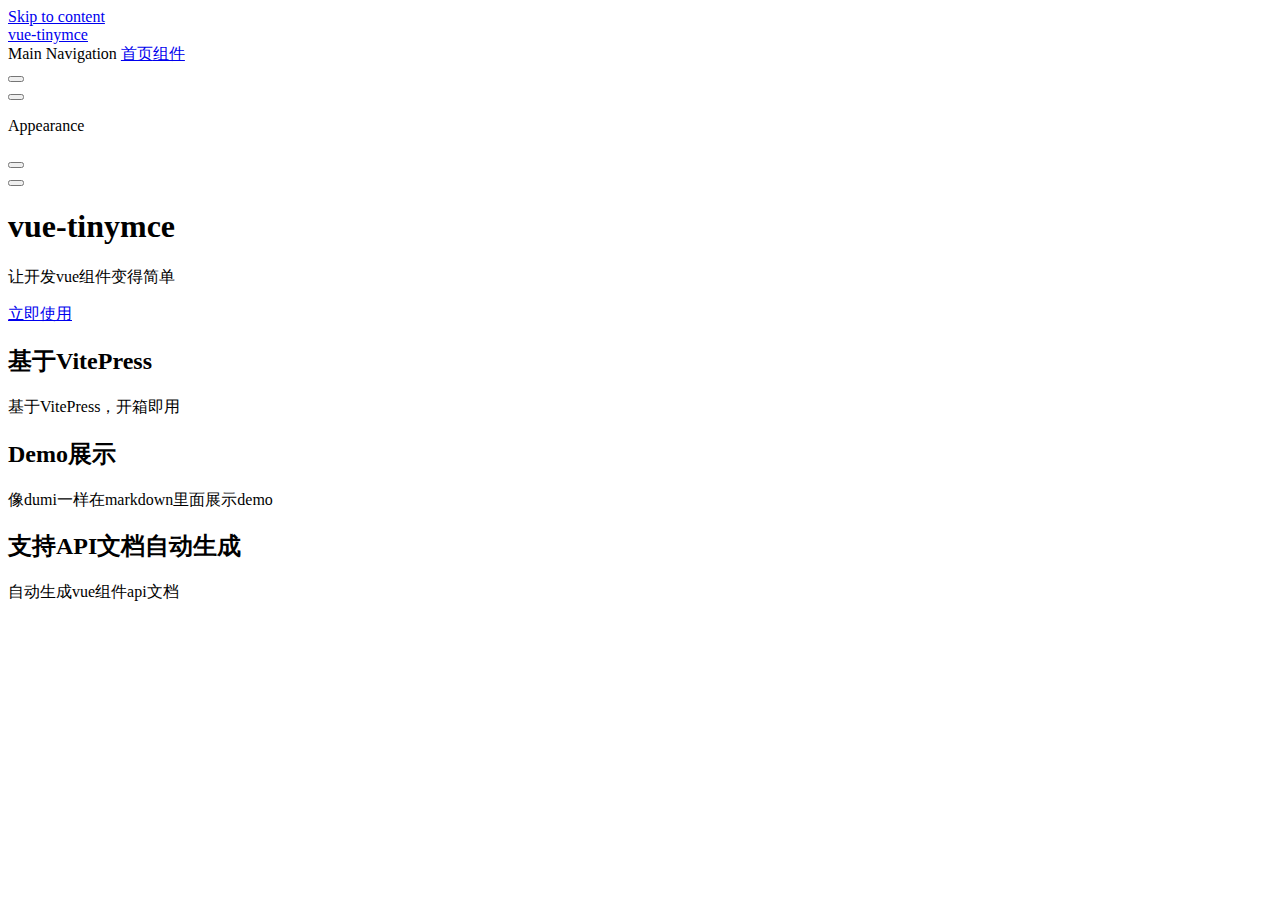
==== commit 61b3b5da: "Deploying to gh-pages from  @ b4b78e3cbed390ff93cc601590761d89dcd4af2a 🚀" ====
--- a/index.html
+++ b/index.html
@@ -6,19 +6,19 @@
     <title>vue-tinymce</title>
     <meta name="description" content="vue-tinymce">
     <meta name="generator" content="VitePress v1.3.3">
-    <link rel="preload stylesheet" href="/assets/style.BATizxi5.css" as="style">
+    <link rel="preload stylesheet" href="/vue-tinymce-example/assets/style.BmX2iFha.css" as="style">
     
-    <script type="module" src="/assets/app.4TxvW0jc.js"></script>
-    <link rel="preload" href="/assets/inter-roman-latin.Di8DUHzh.woff2" as="font" type="font/woff2" crossorigin="">
-    <link rel="modulepreload" href="/assets/chunks/theme.D8QPDyq8.js">
-    <link rel="modulepreload" href="/assets/chunks/framework.DJyVlUC_.js">
-    <link rel="modulepreload" href="/assets/index.md.DCSdDDuD.lean.js">
+    <script type="module" src="/vue-tinymce-example/assets/app.CO_GcaDg.js"></script>
+    <link rel="preload" href="/vue-tinymce-example/assets/inter-roman-latin.Di8DUHzh.woff2" as="font" type="font/woff2" crossorigin="">
+    <link rel="modulepreload" href="/vue-tinymce-example/assets/chunks/theme.B7ydi5sy.js">
+    <link rel="modulepreload" href="/vue-tinymce-example/assets/chunks/framework.1PkZZ3Vl.js">
+    <link rel="modulepreload" href="/vue-tinymce-example/assets/index.md.Da374bVj.lean.js">
     <script id="check-dark-mode">(()=>{const e=localStorage.getItem("vitepress-theme-appearance")||"auto",a=window.matchMedia("(prefers-color-scheme: dark)").matches;(!e||e==="auto"?a:e==="dark")&&document.documentElement.classList.add("dark")})();</script>
     <script id="check-mac-os">document.documentElement.classList.toggle("mac",/Mac|iPhone|iPod|iPad/i.test(navigator.platform));</script>
   </head>
   <body>
-    <div id="app"><div class="Layout" data-v-c857dc11><!--[--><!--]--><!--[--><span tabindex="-1" data-v-3c34db70></span><a href="#VPContent" class="VPSkipLink visually-hidden" data-v-3c34db70> Skip to content </a><!--]--><!----><header class="VPNav" data-v-c857dc11 data-v-bd652170><div class="VPNavBar home top" data-v-bd652170 data-v-23d4b125><div class="wrapper" data-v-23d4b125><div class="container" data-v-23d4b125><div class="title" data-v-23d4b125><div class="VPNavBarTitle" data-v-23d4b125 data-v-6e27ef75><a class="title" href="/" data-v-6e27ef75><!--[--><!--]--><!--[--><img class="VPImage logo" src="https://avatars.githubusercontent.com/u/133242655?s=200&amp;v=4" alt data-v-3484a630><!--]--><span data-v-6e27ef75>vue-tinymce</span><!--[--><!--]--></a></div></div><div class="content" data-v-23d4b125><div class="content-body" data-v-23d4b125><!--[--><!--]--><div class="VPNavBarSearch search" data-v-23d4b125><!----></div><nav aria-labelledby="main-nav-aria-label" class="VPNavBarMenu menu" data-v-23d4b125 data-v-0d8760a9><span id="main-nav-aria-label" class="visually-hidden" data-v-0d8760a9> Main Navigation </span><!--[--><!--[--><a class="VPLink link VPNavBarMenuLink active" href="/" tabindex="0" data-v-0d8760a9 data-v-0191e293><!--[--><span data-v-0191e293>首页</span><!--]--></a><!--]--><!--[--><a class="VPLink link VPNavBarMenuLink" href="/components/home.html" tabindex="0" data-v-0d8760a9 data-v-0191e293><!--[--><span data-v-0191e293>组件</span><!--]--></a><!--]--><!--]--></nav><!----><div class="VPNavBarAppearance appearance" data-v-23d4b125 data-v-c78cfefd><button class="VPSwitch VPSwitchAppearance" type="button" role="switch" title="Switch to dark theme" aria-checked="false" data-v-c78cfefd data-v-df073202 data-v-74a3ac7d><span class="check" data-v-74a3ac7d><span class="icon" data-v-74a3ac7d><!--[--><span class="vpi-sun sun" data-v-df073202></span><span class="vpi-moon moon" data-v-df073202></span><!--]--></span></span></button></div><div class="VPSocialLinks VPNavBarSocialLinks social-links" data-v-23d4b125 data-v-4b31fbe3 data-v-2874b635><!--[--><a class="VPSocialLink no-icon" href="https://github.com/gray-whale/pkg-cli" aria-label="github" target="_blank" rel="noopener" data-v-2874b635 data-v-35895b6b><span class="vpi-social-github" /></a><!--]--></div><div class="VPFlyout VPNavBarExtra extra" data-v-23d4b125 data-v-cc616bb9 data-v-3e81be06><button type="button" class="button" aria-haspopup="true" aria-expanded="false" aria-label="extra navigation" data-v-3e81be06><span class="vpi-more-horizontal icon" data-v-3e81be06></span></button><div class="menu" data-v-3e81be06><div class="VPMenu" data-v-3e81be06 data-v-569b3a65><!----><!--[--><!--[--><!----><div class="group" data-v-cc616bb9><div class="item appearance" data-v-cc616bb9><p class="label" data-v-cc616bb9>Appearance</p><div class="appearance-action" data-v-cc616bb9><button class="VPSwitch VPSwitchAppearance" type="button" role="switch" title="Switch to dark theme" aria-checked="false" data-v-cc616bb9 data-v-df073202 data-v-74a3ac7d><span class="check" data-v-74a3ac7d><span class="icon" data-v-74a3ac7d><!--[--><span class="vpi-sun sun" data-v-df073202></span><span class="vpi-moon moon" data-v-df073202></span><!--]--></span></span></button></div></div></div><div class="group" data-v-cc616bb9><div class="item social-links" data-v-cc616bb9><div class="VPSocialLinks social-links-list" data-v-cc616bb9 data-v-2874b635><!--[--><a class="VPSocialLink no-icon" href="https://github.com/gray-whale/pkg-cli" aria-label="github" target="_blank" rel="noopener" data-v-2874b635 data-v-35895b6b><span class="vpi-social-github" /></a><!--]--></div></div></div><!--]--><!--]--></div></div></div><!--[--><!--]--><button type="button" class="VPNavBarHamburger hamburger" aria-label="mobile navigation" aria-expanded="false" aria-controls="VPNavScreen" data-v-23d4b125 data-v-0b1cf074><span class="container" data-v-0b1cf074><span class="top" data-v-0b1cf074></span><span class="middle" data-v-0b1cf074></span><span class="bottom" data-v-0b1cf074></span></span></button></div></div></div></div><div class="divider" data-v-23d4b125><div class="divider-line" data-v-23d4b125></div></div></div><!----></header><!----><!----><div class="VPContent is-home" id="VPContent" data-v-c857dc11 data-v-fafe740f><div class="VPHome" data-v-fafe740f data-v-e9cbd62d><!--[--><!--]--><div class="VPHero VPHomeHero" data-v-e9cbd62d data-v-4d0011c7><div class="container" data-v-4d0011c7><div class="main" data-v-4d0011c7><!--[--><!--]--><!--[--><h1 class="name" data-v-4d0011c7><span class="clip" data-v-4d0011c7>vue-tinymce</span></h1><!----><p class="tagline" data-v-4d0011c7>让开发vue组件变得简单</p><!--]--><!--[--><!--]--><div class="actions" data-v-4d0011c7><!--[--><div class="action" data-v-4d0011c7><a class="VPButton medium brand" href="/components/home.html" data-v-4d0011c7 data-v-e2218539>立即使用</a></div><!--]--></div><!--[--><!--]--></div><!----></div></div><!--[--><!--]--><!--[--><!--]--><div class="VPFeatures VPHomeFeatures" data-v-e9cbd62d data-v-c9db873b><div class="container" data-v-c9db873b><div class="items" data-v-c9db873b><!--[--><div class="grid-3 item" data-v-c9db873b><div class="VPLink no-icon VPFeature" data-v-c9db873b data-v-49265806><!--[--><article class="box" data-v-49265806><!----><h2 class="title" data-v-49265806>基于VitePress</h2><p class="details" data-v-49265806>基于VitePress，开箱即用</p><!----></article><!--]--></div></div><div class="grid-3 item" data-v-c9db873b><div class="VPLink no-icon VPFeature" data-v-c9db873b data-v-49265806><!--[--><article class="box" data-v-49265806><!----><h2 class="title" data-v-49265806>Demo展示</h2><p class="details" data-v-49265806>像dumi一样在markdown里面展示demo</p><!----></article><!--]--></div></div><div class="grid-3 item" data-v-c9db873b><div class="VPLink no-icon VPFeature" data-v-c9db873b data-v-49265806><!--[--><article class="box" data-v-49265806><!----><h2 class="title" data-v-49265806>支持API文档自动生成</h2><p class="details" data-v-49265806>自动生成vue组件api文档</p><!----></article><!--]--></div></div><!--]--></div></div></div><!--[--><!--]--><div class="vp-doc container" style="" data-v-e9cbd62d data-v-d74c9cb2><!--[--><div style="position:relative;" data-v-e9cbd62d><div></div></div><!--]--></div></div></div><!----><!--[--><!--]--></div></div>
-    <script>window.__VP_HASH_MAP__=JSON.parse("{\"components_home.md\":\"D1gpypC1\",\"components_quickstart.md\":\"DidQbhpV\",\"components_rich-text-editor_readme.md\":\"Bwbi7vP0\",\"components_rich-text-view_readme.md\":\"BbF0akj2\",\"index.md\":\"DCSdDDuD\"}");window.__VP_SITE_DATA__=JSON.parse("{\"lang\":\"en-US\",\"dir\":\"ltr\",\"title\":\"vue-tinymce\",\"description\":\"vue-tinymce\",\"base\":\"/\",\"head\":[],\"router\":{\"prefetchLinks\":true},\"appearance\":true,\"themeConfig\":{\"logo\":\"https://avatars.githubusercontent.com/u/133242655?s=200&v=4\",\"nav\":[{\"text\":\"首页\",\"link\":\"/\"},{\"text\":\"组件\",\"link\":\"/components/home\"}],\"sidebar\":{\"/components/\":[{\"text\":\"开发指南\",\"items\":[{\"text\":\"介绍\",\"link\":\"/components/home.md\"},{\"text\":\"快速上手\",\"link\":\"/components/quickstart.md\"}]},{\"text\":\"基础组件\",\"items\":[{\"text\":\"RichTextEditor组件\",\"link\":\"/components/rich-text-editor/README.md\"},{\"text\":\"RichTextView组件\",\"link\":\"/components/rich-text-view/README.md\"}]}]},\"socialLinks\":[{\"icon\":\"github\",\"link\":\"https://github.com/gray-whale/pkg-cli\"}]},\"locales\":{},\"scrollOffset\":134,\"cleanUrls\":false}");</script>
+    <div id="app"><div class="Layout" data-v-c857dc11><!--[--><!--]--><!--[--><span tabindex="-1" data-v-3c34db70></span><a href="#VPContent" class="VPSkipLink visually-hidden" data-v-3c34db70> Skip to content </a><!--]--><!----><header class="VPNav" data-v-c857dc11 data-v-bd652170><div class="VPNavBar home top" data-v-bd652170 data-v-23d4b125><div class="wrapper" data-v-23d4b125><div class="container" data-v-23d4b125><div class="title" data-v-23d4b125><div class="VPNavBarTitle" data-v-23d4b125 data-v-6e27ef75><a class="title" href="/vue-tinymce-example/" data-v-6e27ef75><!--[--><!--]--><!--[--><img class="VPImage logo" src="https://avatars.githubusercontent.com/u/133242655?s=200&amp;v=4" alt data-v-3484a630><!--]--><span data-v-6e27ef75>vue-tinymce</span><!--[--><!--]--></a></div></div><div class="content" data-v-23d4b125><div class="content-body" data-v-23d4b125><!--[--><!--]--><div class="VPNavBarSearch search" data-v-23d4b125><!----></div><nav aria-labelledby="main-nav-aria-label" class="VPNavBarMenu menu" data-v-23d4b125 data-v-0d8760a9><span id="main-nav-aria-label" class="visually-hidden" data-v-0d8760a9> Main Navigation </span><!--[--><!--[--><a class="VPLink link VPNavBarMenuLink active" href="/vue-tinymce-example/" tabindex="0" data-v-0d8760a9 data-v-0191e293><!--[--><span data-v-0191e293>首页</span><!--]--></a><!--]--><!--[--><a class="VPLink link VPNavBarMenuLink" href="/vue-tinymce-example/components/home.html" tabindex="0" data-v-0d8760a9 data-v-0191e293><!--[--><span data-v-0191e293>组件</span><!--]--></a><!--]--><!--]--></nav><!----><div class="VPNavBarAppearance appearance" data-v-23d4b125 data-v-c78cfefd><button class="VPSwitch VPSwitchAppearance" type="button" role="switch" title="Switch to dark theme" aria-checked="false" data-v-c78cfefd data-v-df073202 data-v-74a3ac7d><span class="check" data-v-74a3ac7d><span class="icon" data-v-74a3ac7d><!--[--><span class="vpi-sun sun" data-v-df073202></span><span class="vpi-moon moon" data-v-df073202></span><!--]--></span></span></button></div><div class="VPSocialLinks VPNavBarSocialLinks social-links" data-v-23d4b125 data-v-4b31fbe3 data-v-2874b635><!--[--><a class="VPSocialLink no-icon" href="https://github.com/gray-whale/pkg-cli" aria-label="github" target="_blank" rel="noopener" data-v-2874b635 data-v-35895b6b><span class="vpi-social-github" /></a><!--]--></div><div class="VPFlyout VPNavBarExtra extra" data-v-23d4b125 data-v-cc616bb9 data-v-3e81be06><button type="button" class="button" aria-haspopup="true" aria-expanded="false" aria-label="extra navigation" data-v-3e81be06><span class="vpi-more-horizontal icon" data-v-3e81be06></span></button><div class="menu" data-v-3e81be06><div class="VPMenu" data-v-3e81be06 data-v-569b3a65><!----><!--[--><!--[--><!----><div class="group" data-v-cc616bb9><div class="item appearance" data-v-cc616bb9><p class="label" data-v-cc616bb9>Appearance</p><div class="appearance-action" data-v-cc616bb9><button class="VPSwitch VPSwitchAppearance" type="button" role="switch" title="Switch to dark theme" aria-checked="false" data-v-cc616bb9 data-v-df073202 data-v-74a3ac7d><span class="check" data-v-74a3ac7d><span class="icon" data-v-74a3ac7d><!--[--><span class="vpi-sun sun" data-v-df073202></span><span class="vpi-moon moon" data-v-df073202></span><!--]--></span></span></button></div></div></div><div class="group" data-v-cc616bb9><div class="item social-links" data-v-cc616bb9><div class="VPSocialLinks social-links-list" data-v-cc616bb9 data-v-2874b635><!--[--><a class="VPSocialLink no-icon" href="https://github.com/gray-whale/pkg-cli" aria-label="github" target="_blank" rel="noopener" data-v-2874b635 data-v-35895b6b><span class="vpi-social-github" /></a><!--]--></div></div></div><!--]--><!--]--></div></div></div><!--[--><!--]--><button type="button" class="VPNavBarHamburger hamburger" aria-label="mobile navigation" aria-expanded="false" aria-controls="VPNavScreen" data-v-23d4b125 data-v-0b1cf074><span class="container" data-v-0b1cf074><span class="top" data-v-0b1cf074></span><span class="middle" data-v-0b1cf074></span><span class="bottom" data-v-0b1cf074></span></span></button></div></div></div></div><div class="divider" data-v-23d4b125><div class="divider-line" data-v-23d4b125></div></div></div><!----></header><!----><!----><div class="VPContent is-home" id="VPContent" data-v-c857dc11 data-v-fafe740f><div class="VPHome" data-v-fafe740f data-v-e9cbd62d><!--[--><!--]--><div class="VPHero VPHomeHero" data-v-e9cbd62d data-v-4d0011c7><div class="container" data-v-4d0011c7><div class="main" data-v-4d0011c7><!--[--><!--]--><!--[--><h1 class="name" data-v-4d0011c7><span class="clip" data-v-4d0011c7>vue-tinymce</span></h1><!----><p class="tagline" data-v-4d0011c7>让开发vue组件变得简单</p><!--]--><!--[--><!--]--><div class="actions" data-v-4d0011c7><!--[--><div class="action" data-v-4d0011c7><a class="VPButton medium brand" href="/vue-tinymce-example/components/home.html" data-v-4d0011c7 data-v-e2218539>立即使用</a></div><!--]--></div><!--[--><!--]--></div><!----></div></div><!--[--><!--]--><!--[--><!--]--><div class="VPFeatures VPHomeFeatures" data-v-e9cbd62d data-v-c9db873b><div class="container" data-v-c9db873b><div class="items" data-v-c9db873b><!--[--><div class="grid-3 item" data-v-c9db873b><div class="VPLink no-icon VPFeature" data-v-c9db873b data-v-49265806><!--[--><article class="box" data-v-49265806><!----><h2 class="title" data-v-49265806>基于VitePress</h2><p class="details" data-v-49265806>基于VitePress，开箱即用</p><!----></article><!--]--></div></div><div class="grid-3 item" data-v-c9db873b><div class="VPLink no-icon VPFeature" data-v-c9db873b data-v-49265806><!--[--><article class="box" data-v-49265806><!----><h2 class="title" data-v-49265806>Demo展示</h2><p class="details" data-v-49265806>像dumi一样在markdown里面展示demo</p><!----></article><!--]--></div></div><div class="grid-3 item" data-v-c9db873b><div class="VPLink no-icon VPFeature" data-v-c9db873b data-v-49265806><!--[--><article class="box" data-v-49265806><!----><h2 class="title" data-v-49265806>支持API文档自动生成</h2><p class="details" data-v-49265806>自动生成vue组件api文档</p><!----></article><!--]--></div></div><!--]--></div></div></div><!--[--><!--]--><div class="vp-doc container" style="" data-v-e9cbd62d data-v-d74c9cb2><!--[--><div style="position:relative;" data-v-e9cbd62d><div></div></div><!--]--></div></div></div><!----><!--[--><!--]--></div></div>
+    <script>window.__VP_HASH_MAP__=JSON.parse("{\"components_home.md\":\"DfcJx_8H\",\"components_quickstart.md\":\"Dk3Tq0C0\",\"components_rich-text-editor_readme.md\":\"GI0omtNQ\",\"components_rich-text-view_readme.md\":\"COghte7D\",\"index.md\":\"Da374bVj\"}");window.__VP_SITE_DATA__=JSON.parse("{\"lang\":\"en-US\",\"dir\":\"ltr\",\"title\":\"vue-tinymce\",\"description\":\"vue-tinymce\",\"base\":\"/vue-tinymce-example/\",\"head\":[],\"router\":{\"prefetchLinks\":true},\"appearance\":true,\"themeConfig\":{\"logo\":\"https://avatars.githubusercontent.com/u/133242655?s=200&v=4\",\"nav\":[{\"text\":\"首页\",\"link\":\"/\"},{\"text\":\"组件\",\"link\":\"/components/home\"}],\"sidebar\":{\"/components/\":[{\"text\":\"开发指南\",\"items\":[{\"text\":\"介绍\",\"link\":\"/components/home.md\"},{\"text\":\"快速上手\",\"link\":\"/components/quickstart.md\"}]},{\"text\":\"基础组件\",\"items\":[{\"text\":\"RichTextEditor组件\",\"link\":\"/components/rich-text-editor/README.md\"},{\"text\":\"RichTextView组件\",\"link\":\"/components/rich-text-view/README.md\"}]}]},\"socialLinks\":[{\"icon\":\"github\",\"link\":\"https://github.com/gray-whale/pkg-cli\"}]},\"locales\":{},\"scrollOffset\":134,\"cleanUrls\":false}");</script>
     
   </body>
 </html>